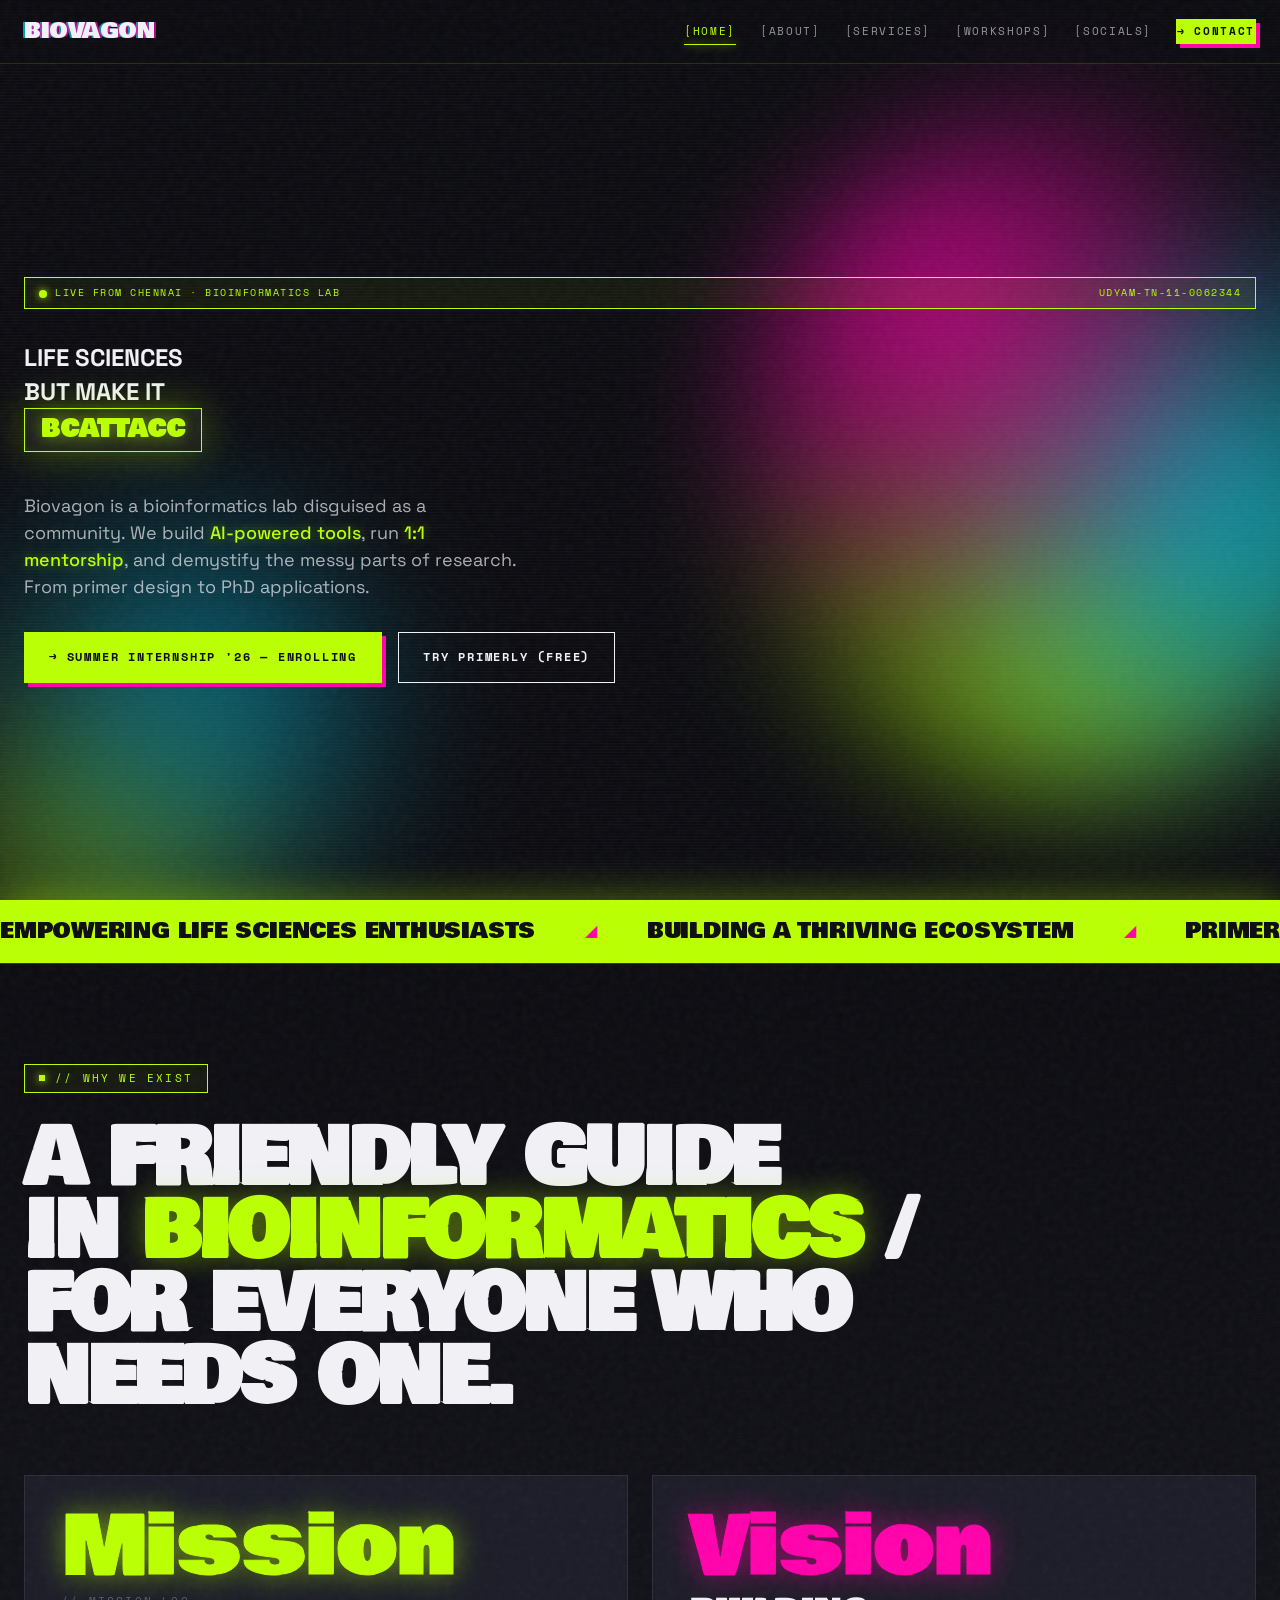
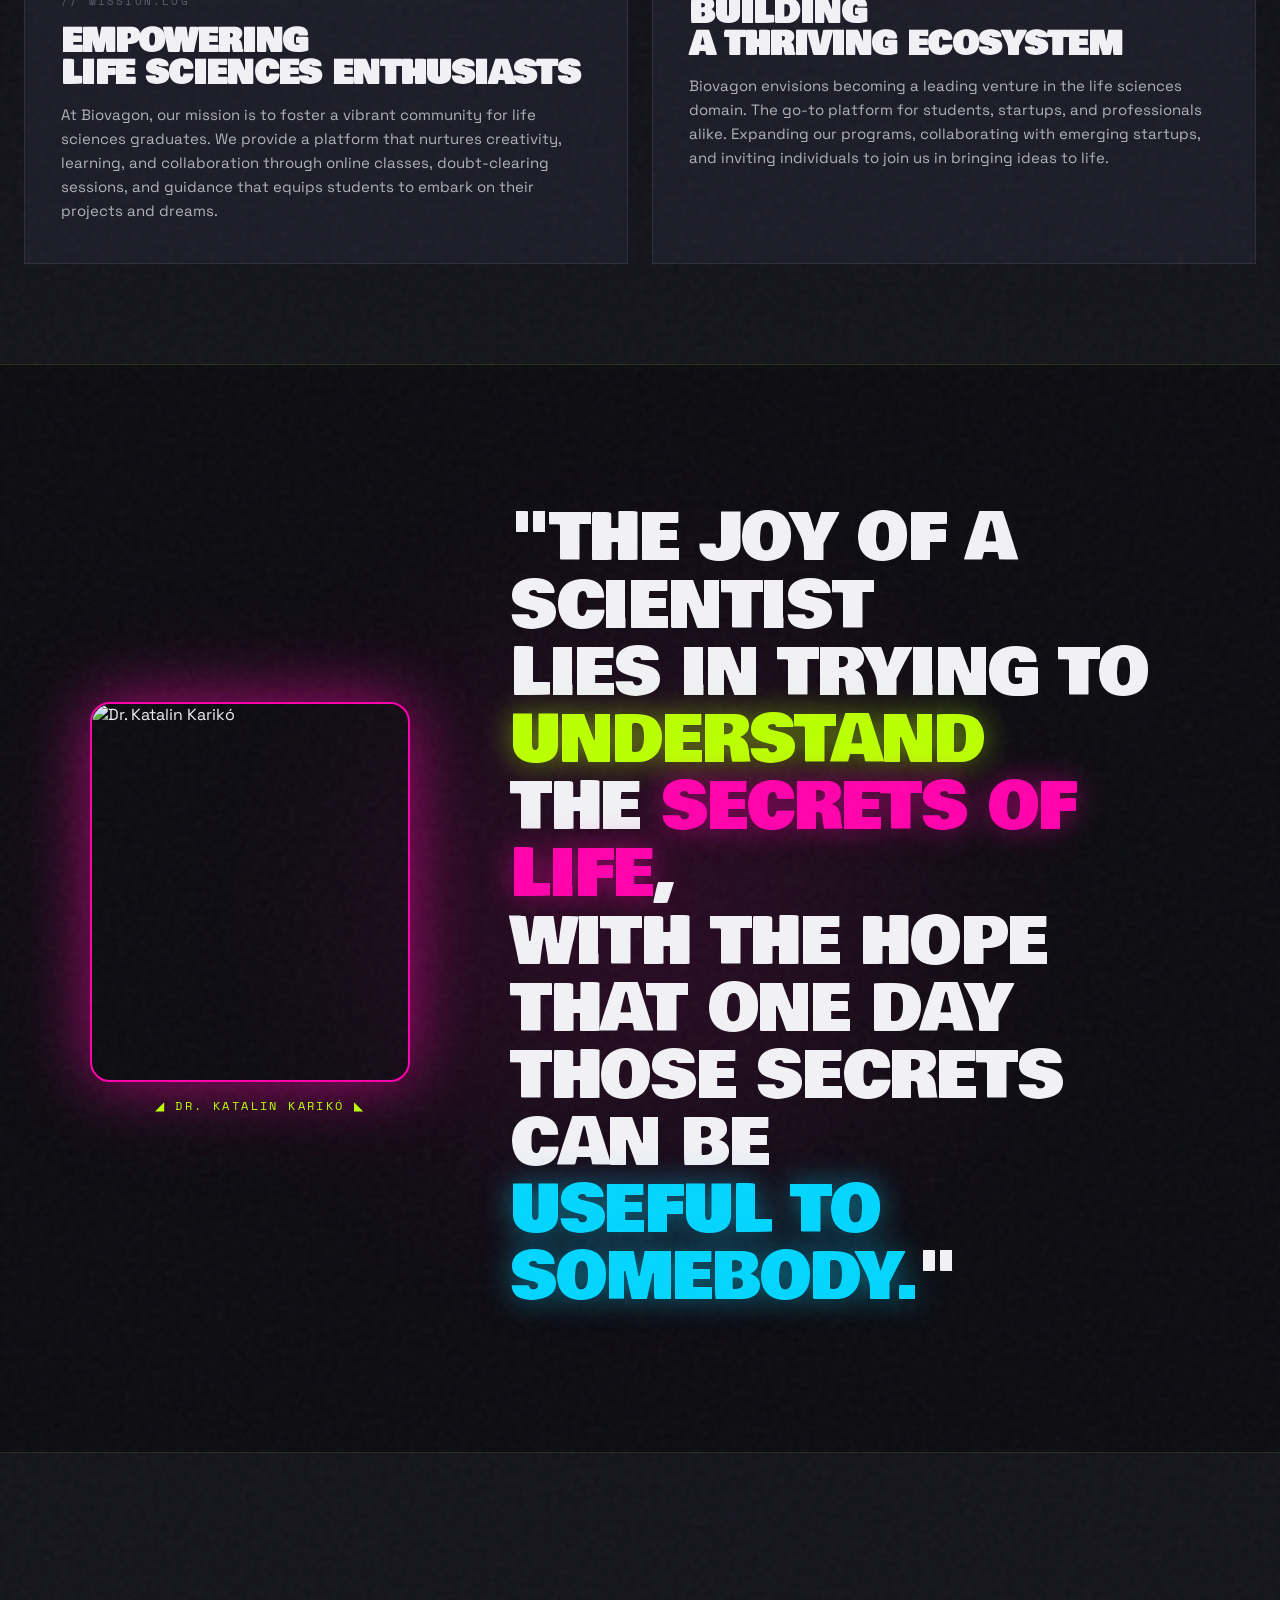
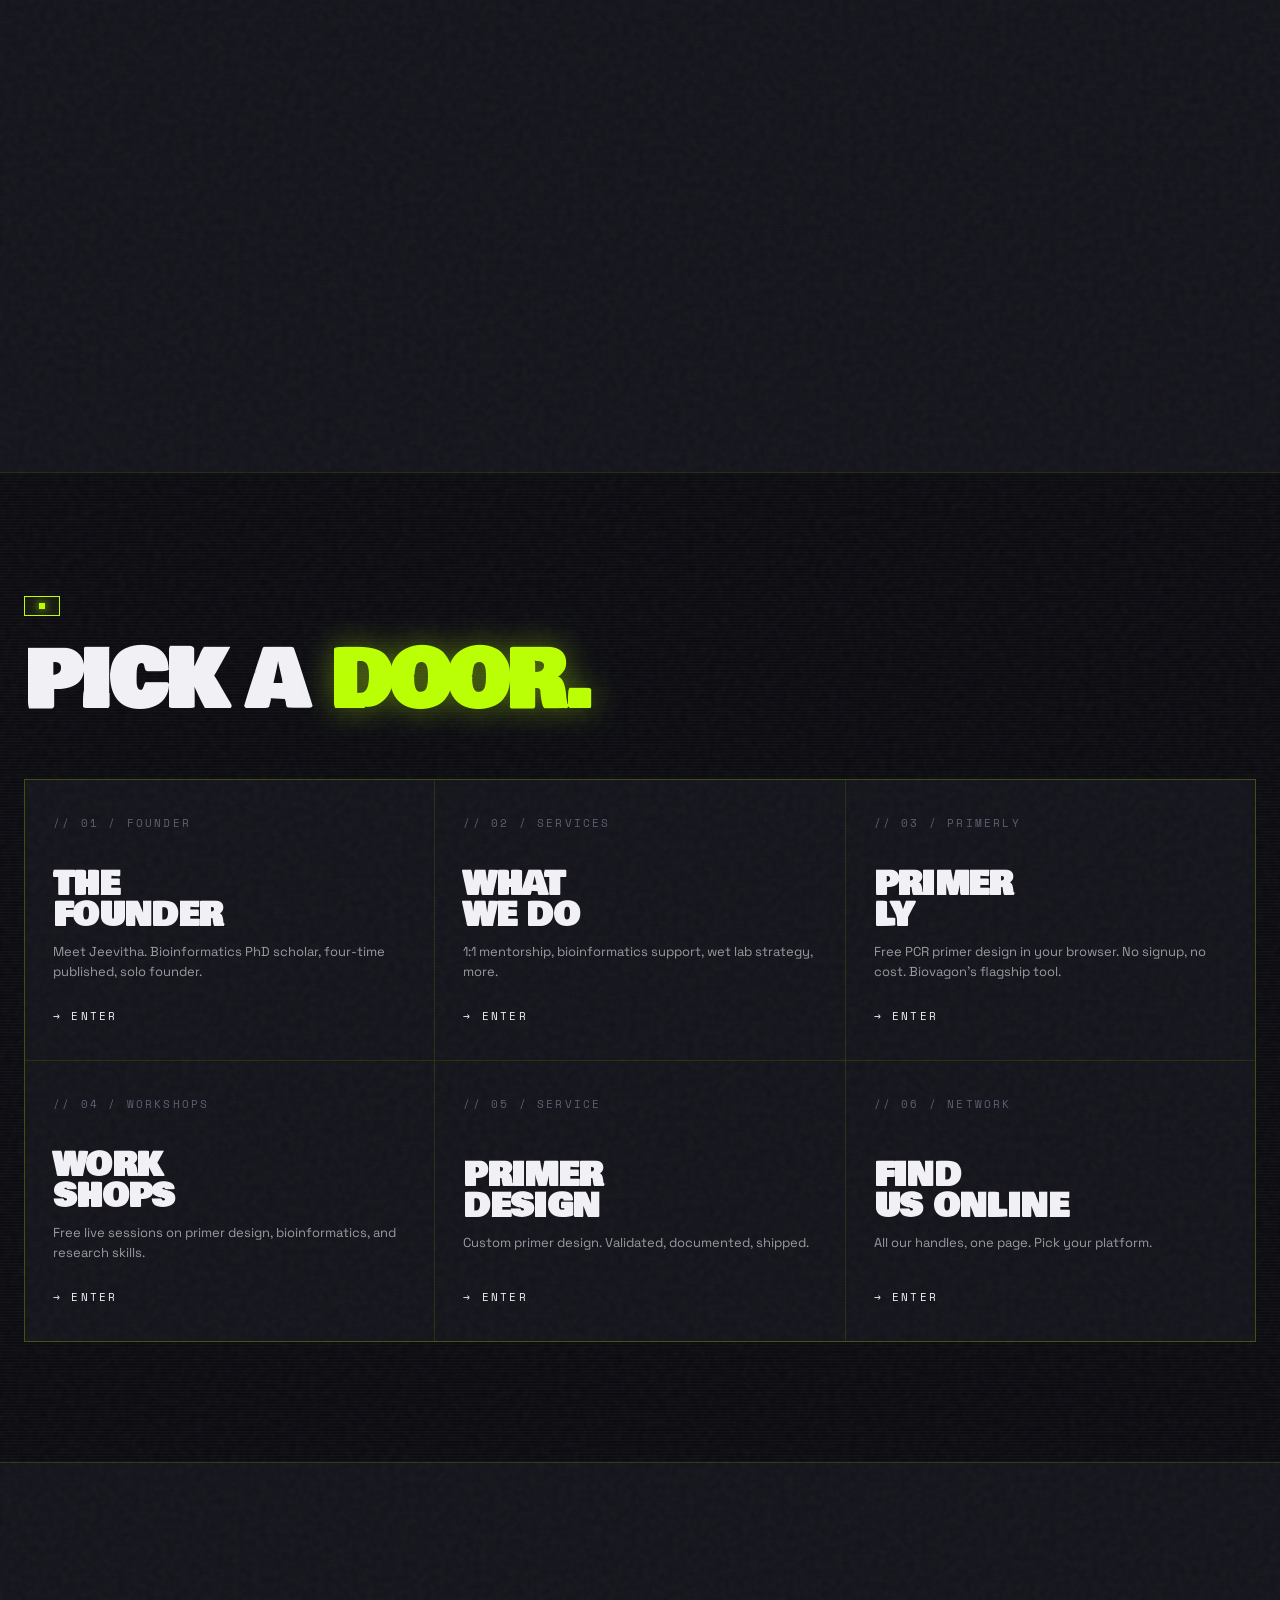
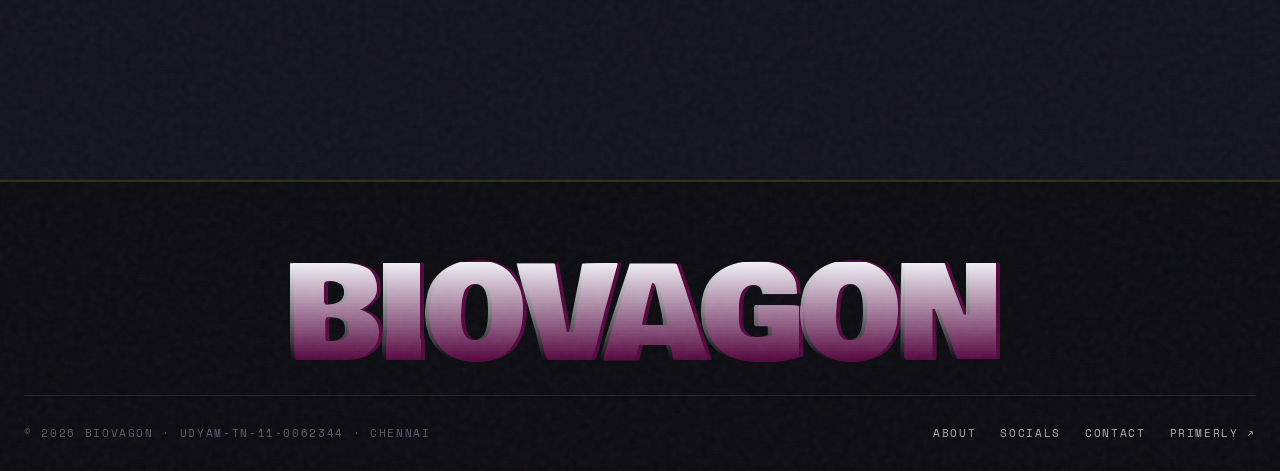
==== index.html @ 4900e75d "Add files via upload" ====
<!DOCTYPE html>
<html lang="en">
<head>
<meta charset="UTF-8" />

  <meta name="description" content="Biovagon builds bioinformatics tools, runs workshops, and offers 1:1 mentorship for life sciences students and researchers. Based in Chennai." />
  <meta property="og:title" content="Biovagon — Life Sciences, But Louder" />
  <meta property="og:description" content="Biovagon builds bioinformatics tools, runs workshops, and offers 1:1 mentorship for life sciences students and researchers. Based in Chennai." />
  <meta property="og:type" content="website" />
  <meta property="og:site_name" content="Biovagon" />
  <meta name="twitter:card" content="summary_large_image" />
  <meta name="twitter:title" content="Biovagon — Life Sciences, But Louder" />
  <meta name="twitter:description" content="Biovagon builds bioinformatics tools, runs workshops, and offers 1:1 mentorship for life sciences students and researchers. Based in Chennai." />
  <meta name="viewport" content="width=device-width, initial-scale=1.0" />
<title>BIOVAGON // life sciences, but louder</title>
<link rel="stylesheet" href="shared.css" />
<link rel="preconnect" href="https://fonts.googleapis.com" />
<link rel="preconnect" href="https://fonts.gstatic.com" crossorigin />
<link href="https://fonts.googleapis.com/css2?family=Space+Grotesk:wght@300;400;500;700&family=Space+Mono:wght@400;700&family=Bowlby+One&display=swap" rel="stylesheet" />
<script src="image-slot.js"></script>
  <script src="https://unpkg.com/react@18.3.1/umd/react.development.js" integrity="sha384-hD6/rw4ppMLGNu3tX5cjIb+uRZ7UkRJ6BPkLpg4hAu/6onKUg4lLsHAs9EBPT82L" crossorigin="anonymous"></script>
  <script src="https://unpkg.com/react-dom@18.3.1/umd/react-dom.development.js" integrity="sha384-u6aeetuaXnQ38mYT8rp6sbXaQe3NL9t+IBXmnYxwkUI2Hw4bsp2Wvmx4yRQF1uAm" crossorigin="anonymous"></script>
  <script src="https://unpkg.com/@babel/standalone@7.29.0/babel.min.js" integrity="sha384-m08KidiNqLdpJqLq95G/LEi8Qvjl/xUYll3QILypMoQ65QorJ9Lvtp2RXYGBFj1y" crossorigin="anonymous"></script>
<style>
  :root {
    --void: #0a0a0f;
    --void-2: #12121a;
    --void-3: #1a1a26;
    --acid: #b9ff00;
    --acid-glow: #d4ff4a;
    --magenta: #ff00aa;
    --magenta-glow: #ff4dc4;
    --electric: #00d4ff;
    --electric-glow: #4de8ff;
    --bone: #f0f0f5;
    --grey: #5a5a6e;
  }

  * { box-sizing: border-box; margin: 0; padding: 0; }
  html { scroll-behavior: smooth; }

  body {
    background: var(--void);
    color: var(--bone);
    font-family: 'Space Grotesk', sans-serif;
    line-height: 1.4;
    overflow-x: hidden;
    -webkit-font-smoothing: antialiased;
    cursor: default;
  }

  /* ─── CRT SCANLINES ─── */
  body::before {
    content: '';
    position: fixed; inset: 0;
    background-image: repeating-linear-gradient(
      0deg,
      rgba(255, 255, 255, 0.02) 0px,
      rgba(255, 255, 255, 0.02) 1px,
      transparent 1px,
      transparent 3px
    );
    pointer-events: none;
    z-index: 999;
    mix-blend-mode: overlay;
  }

  /* ─── NOISE ─── */
  body::after {
    content: '';
    position: fixed; inset: 0;
    background-image: url("data:image/svg+xml,%3Csvg viewBox='0 0 200 200' xmlns='http://www.w3.org/2000/svg'%3E%3Cfilter id='n'%3E%3CfeTurbulence type='fractalNoise' baseFrequency='0.9' numOctaves='3'/%3E%3C/filter%3E%3Crect width='100%25' height='100%25' filter='url(%23n)' opacity='0.6'/%3E%3C/svg%3E");
    opacity: 0.08;
    pointer-events: none;
    z-index: 998;
    mix-blend-mode: screen;
  }

  .mono { font-family: 'Space Mono', monospace; }
  .display { font-family: 'Bowlby One', sans-serif; }

  /* ─── CURSOR FOLLOWER ─── */
  .cursor-glow {
    position: fixed;
    width: 400px; height: 400px;
    background: radial-gradient(circle, rgba(185, 255, 0, 0.15) 0%, transparent 70%);
    pointer-events: none;
    z-index: 1;
    transform: translate(-50%, -50%);
    transition: opacity 0.3s;
    opacity: 0;
  }
  body:hover .cursor-glow { opacity: 1; }

  /* ─── NAV ─── */
  nav {
    position: fixed; top: 0; left: 0; right: 0;
    padding: 16px 24px;
    display: flex; justify-content: space-between; align-items: center;
    background: rgba(10, 10, 15, 0.7);
    backdrop-filter: blur(20px) saturate(180%);
    -webkit-backdrop-filter: blur(20px) saturate(180%);
    border-bottom: 1px solid rgba(185, 255, 0, 0.15);
    z-index: 100;
  }
  .logo {
    font-family: 'Bowlby One', sans-serif;
    font-size: 22px;
    color: var(--bone);
    text-decoration: none;
    letter-spacing: -0.02em;
    text-transform: uppercase;
    position: relative;
    transition: color 0.2s;
  }
  .logo::before {
    content: 'BIOVAGON';
    position: absolute; left: 0; top: 0;
    color: var(--magenta);
    z-index: -1;
    transform: translate(2px, 0);
    opacity: 0.7;
  }
  .logo::after {
    content: 'BIOVAGON';
    position: absolute; left: 0; top: 0;
    color: var(--electric);
    z-index: -2;
    transform: translate(-2px, 0);
    opacity: 0.7;
  }
  .nav-links {
    display: flex; gap: 24px; align-items: center;
    font-family: 'Space Mono', monospace;
    font-size: 11px;
    text-transform: uppercase;
    letter-spacing: 0.15em;
  }
  .nav-links a {
    color: var(--bone);
    text-decoration: none;
    opacity: 0.6;
    transition: all 0.2s;
    position: relative;
    padding: 4px 0;
  }
  .nav-links a:hover {
    opacity: 1;
    color: var(--acid);
    text-shadow: 0 0 12px rgba(185, 255, 0, 0.6);
  }
  .nav-links a.active {
    opacity: 1;
    color: var(--acid);
  }
  .nav-links a.active::after {
    content: '';
    position: absolute;
    left: 0; right: 0; bottom: -2px;
    height: 1px;
    background: var(--acid);
    box-shadow: 0 0 8px var(--acid);
  }
  .nav-cta {
    background: var(--acid);
    color: var(--void) !important;
    padding: 8px 16px;
    border-radius: 0;
    font-weight: 700;
    border: 1px solid var(--acid);
    box-shadow: 4px 4px 0 var(--magenta);
    transition: all 0.15s;
    opacity: 1 !important;
  }
  .nav-cta:hover {
    transform: translate(-2px, -2px);
    box-shadow: 6px 6px 0 var(--magenta);
    text-shadow: none !important;
  }

  /* ─── NAV DROPDOWN ─── */
  .nav-dropdown { position: relative; display: flex; align-items: center; }
  .nav-dropdown-menu {
    position: absolute;
    top: calc(100% + 12px); left: 50%;
    transform: translateX(-50%) translateY(-6px);
    background: rgba(10,10,15,0.97);
    border: 1px solid rgba(185,255,0,0.2);
    backdrop-filter: blur(20px); -webkit-backdrop-filter: blur(20px);
    box-shadow: 0 8px 32px rgba(0,0,0,0.7), 0 0 20px rgba(185,255,0,0.06);
    min-width: 170px;
    display: flex; flex-direction: column;
    opacity: 0; pointer-events: none;
    transition: opacity 0.18s, transform 0.18s;
    z-index: 200;
  }
  .nav-dropdown:hover .nav-dropdown-menu { opacity: 1; pointer-events: all; transform: translateX(-50%) translateY(0); }
  .nav-dropdown-menu::before {
    content: ''; position: absolute; top: -5px; left: 50%; transform: translateX(-50%);
    width: 0; height: 0;
    border-left: 5px solid transparent; border-right: 5px solid transparent;
    border-bottom: 5px solid rgba(185,255,0,0.3);
  }
  .nav-dropdown-menu a {
    padding: 10px 16px;
    font-family: 'Space Mono', monospace; font-size: 10px;
    text-transform: uppercase; letter-spacing: 0.15em;
    color: var(--bone); opacity: 0.65;
    transition: all 0.15s;
    border-bottom: 1px solid rgba(185,255,0,0.07);
    white-space: nowrap; text-decoration: none; display: block;
  }
  .nav-dropdown-menu a:last-child { border-bottom: none; }
  .nav-dropdown-menu a:hover { opacity: 1; color: var(--acid); background: rgba(185,255,0,0.05); text-shadow: 0 0 10px rgba(185,255,0,0.5); }

  .menu-btn {
    display: none;
    background: var(--acid);
    color: var(--void);
    border: none;
    padding: 8px 14px;
    font-family: 'Space Mono', monospace;
    font-size: 11px;
    font-weight: 700;
    text-transform: uppercase;
    cursor: pointer;
    letter-spacing: 0.1em;
  }

  /* ─── HERO ─── */
  #home {
    min-height: 100vh;
    padding: 120px 24px 60px;
    position: relative;
    display: flex; align-items: center;
    overflow: hidden;
  }

  /* gradient mesh blob */
  .mesh-blob {
    position: absolute;
    width: 700px; height: 700px;
    top: 50%; right: -150px;
    transform: translateY(-50%);
    border-radius: 50%;
    background: 
      radial-gradient(circle at 30% 30%, var(--magenta) 0%, transparent 50%),
      radial-gradient(circle at 70% 60%, var(--electric) 0%, transparent 50%),
      radial-gradient(circle at 50% 80%, var(--acid) 0%, transparent 60%);
    filter: blur(60px);
    opacity: 0.7;
    animation: meshSpin 20s linear infinite, meshPulse 8s ease-in-out infinite;
    z-index: 0;
  }
  @keyframes meshSpin {
    from { transform: translateY(-50%) rotate(0deg); }
    to { transform: translateY(-50%) rotate(360deg); }
  }
  @keyframes meshPulse {
    0%, 100% { filter: blur(60px); opacity: 0.7; }
    50% { filter: blur(80px); opacity: 0.85; }
  }

  /* secondary blob */
  .mesh-blob-2 {
    position: absolute;
    width: 500px; height: 500px;
    bottom: -100px; left: -100px;
    border-radius: 50%;
    background:
      radial-gradient(circle at 60% 40%, var(--electric) 0%, transparent 60%),
      radial-gradient(circle at 40% 70%, var(--acid) 0%, transparent 50%);
    filter: blur(70px);
    opacity: 0.5;
    animation: meshSpin 30s linear infinite reverse;
    z-index: 0;
  }

  .hero-inner {
    max-width: 1280px; margin: 0 auto; width: 100%;
    position: relative; z-index: 2;
  }

  /* ticker bar at top of hero */
  .status-bar {
    display: flex; justify-content: space-between; align-items: center;
    padding: 8px 14px;
    border: 1px solid var(--acid);
    background: rgba(185, 255, 0, 0.05);
    margin-bottom: 32px;
    font-family: 'Space Mono', monospace;
    font-size: 10px;
    text-transform: uppercase;
    letter-spacing: 0.15em;
    color: var(--acid);
    flex-wrap: wrap;
    gap: 12px;
  }
  .status-bar .dot {
    width: 8px; height: 8px;
    background: var(--acid);
    border-radius: 50%;
    box-shadow: 0 0 8px var(--acid);
    animation: blink 1.2s ease-in-out infinite;
    display: inline-block;
    margin-right: 8px;
    vertical-align: middle;
  }
  @keyframes blink {
    0%, 100% { opacity: 1; }
    50% { opacity: 0.3; }
  }

  /* MEGA HEADLINE */
  .hero h1 {
    font-family: 'Bowlby One', sans-serif;
    font-size: clamp(56px, 14vw, 220px);
    line-height: 0.85;
    letter-spacing: -0.04em;
    text-transform: uppercase;
    margin-bottom: 30px;
    position: relative;
    color: var(--bone);
  }

  /* glitch effect on headline */
  .glitch {
    position: relative;
    display: inline-block;
  }
  .glitch::before, .glitch::after {
    content: attr(data-text);
    position: absolute;
    top: 0; left: 0;
    width: 100%; height: 100%;
  }
  .glitch::before {
    color: var(--magenta);
    z-index: -1;
    animation: glitchAnim 4s infinite;
    mix-blend-mode: screen;
  }
  .glitch::after {
    color: var(--electric);
    z-index: -2;
    animation: glitchAnim 4s infinite reverse;
    mix-blend-mode: screen;
  }
  @keyframes glitchAnim {
    0%, 90%, 100% { transform: translate(0, 0); }
    92% { transform: translate(-3px, 0); }
    94% { transform: translate(3px, 0); }
    96% { transform: translate(-2px, 0); }
  }

  /* outline word */
  .outline {
    -webkit-text-stroke: 2px var(--bone);
    color: transparent;
    transition: all 0.3s;
  }
  .outline:hover {
    -webkit-text-stroke: 2px var(--acid);
    color: var(--acid);
    text-shadow: 0 0 30px rgba(185, 255, 0, 0.5);
  }

  /* highlighted word */
  .highlight {
    color: var(--acid);
    text-shadow: 0 0 30px rgba(185, 255, 0, 0.6);
    position: relative;
  }
  .highlight-mag {
    color: var(--magenta);
    text-shadow: 0 0 30px rgba(255, 0, 170, 0.6);
  }

  /* DNA DECODER (signature moment) */
  .decoder {
    display: inline-block;
    background: var(--void-2);
    border: 1px solid var(--acid);
    padding: 4px 16px;
    font-family: 'Bowlby One', sans-serif;
    color: var(--acid);
    text-shadow: 0 0 20px rgba(185, 255, 0, 0.7);
    box-shadow: 0 0 40px rgba(185, 255, 0, 0.3), inset 0 0 20px rgba(185, 255, 0, 0.1);
    cursor: pointer;
  }

  .hero-bottom {
    display: grid;
    grid-template-columns: 1.1fr 1fr;
    gap: 60px;
    align-items: end;
    margin-top: 40px;
  }
  .hero-bottom p {
    font-size: 18px;
    color: rgba(240, 240, 245, 0.7);
    max-width: 500px;
    line-height: 1.5;
  }
  .hero-bottom p strong {
    color: var(--acid);
    font-weight: 500;
    text-shadow: 0 0 12px rgba(185, 255, 0, 0.4);
  }

  /* sequence terminal */
  .sequence-term {
    background: var(--void-2);
    border: 1px solid rgba(185, 255, 0, 0.3);
    padding: 18px;
    font-family: 'Space Mono', monospace;
    font-size: 11px;
    line-height: 1.7;
    color: var(--acid);
    box-shadow: 0 0 40px rgba(185, 255, 0, 0.1), inset 0 0 30px rgba(0, 0, 0, 0.5);
    overflow: hidden;
  }
  .sequence-term .term-header {
    display: flex; justify-content: space-between;
    color: var(--grey);
    font-size: 9px;
    text-transform: uppercase;
    letter-spacing: 0.15em;
    margin-bottom: 12px;
    padding-bottom: 8px;
    border-bottom: 1px solid rgba(185, 255, 0, 0.15);
  }
  .sequence-term .term-line {
    word-break: break-all;
    margin-bottom: 4px;
  }
  .nuc-A { color: var(--acid); }
  .nuc-T { color: var(--magenta); }
  .nuc-G { color: var(--electric); }
  .nuc-C { color: var(--bone); }

  /* CTA buttons */
  .hero-cta { display: flex; gap: 16px; flex-wrap: wrap; margin-top: 32px; }

  .btn {
    font-family: 'Space Mono', monospace;
    font-size: 12px;
    font-weight: 700;
    padding: 16px 24px;
    text-transform: uppercase;
    letter-spacing: 0.15em;
    border: 1px solid currentColor;
    background: transparent;
    color: var(--bone);
    cursor: pointer;
    text-decoration: none;
    display: inline-flex;
    align-items: center;
    gap: 10px;
    transition: all 0.15s;
    position: relative;
  }
  .btn:hover {
    background: var(--bone);
    color: var(--void);
    box-shadow: 0 0 30px rgba(240, 240, 245, 0.4);
  }
  .btn-acid {
    background: var(--acid);
    color: var(--void);
    border-color: var(--acid);
    box-shadow: 4px 4px 0 var(--magenta);
  }
  .btn-acid:hover {
    transform: translate(-2px, -2px);
    box-shadow: 6px 6px 0 var(--magenta);
    background: var(--acid);
    color: var(--void);
  }
  .btn-mag {
    background: var(--magenta);
    color: var(--bone);
    border-color: var(--magenta);
    box-shadow: 4px 4px 0 var(--electric);
  }
  .btn-mag:hover {
    transform: translate(-2px, -2px);
    box-shadow: 6px 6px 0 var(--electric);
    background: var(--magenta);
    color: var(--bone);
  }

  /* ─── MARQUEE ─── */
  .marquee {
    overflow: hidden;
    background: var(--acid);
    color: var(--void);
    padding: 14px 0;
    border-top: 2px solid var(--acid);
    border-bottom: 2px solid var(--acid);
    position: relative;
    z-index: 2;
    box-shadow: 0 0 40px rgba(185, 255, 0, 0.4);
  }
  .marquee-track {
    display: flex; gap: 50px;
    white-space: nowrap;
    animation: scroll 25s linear infinite;
    width: max-content;
    font-family: 'Bowlby One', sans-serif;
    font-size: 22px;
    text-transform: uppercase;
    letter-spacing: -0.01em;
  }
  .marquee-track span { display: flex; align-items: center; gap: 50px; }
  .marquee-track span::after {
    content: '◢';
    color: var(--magenta);
    font-size: 16px;
  }
  @keyframes scroll {
    from { transform: translateX(0); }
    to { transform: translateX(-50%); }
  }

  /* ─── SECTIONS ─── */
  section {
    padding: 100px 24px;
    position: relative;
    z-index: 2;
  }
  .container { max-width: 1280px; margin: 0 auto; position: relative; }

  .section-tag {
    display: inline-flex; align-items: center; gap: 10px;
    font-family: 'Space Mono', monospace;
    font-size: 11px;
    text-transform: uppercase;
    letter-spacing: 0.2em;
    color: var(--acid);
    margin-bottom: 30px;
    padding: 6px 14px;
    border: 1px solid var(--acid);
    background: rgba(185, 255, 0, 0.05);
  }
  .section-tag::before {
    content: '';
    width: 6px; height: 6px;
    background: var(--acid);
    box-shadow: 0 0 8px var(--acid);
    animation: blink 1.2s infinite;
  }

  /* ─── MISSION/VISION SECTION ─── */
  #mv {
    background: linear-gradient(180deg, var(--void) 0%, var(--void-2) 100%);
    border-top: 1px solid rgba(185, 255, 0, 0.15);
    border-bottom: 1px solid rgba(185, 255, 0, 0.15);
  }
  .mv-h {
    font-family: 'Bowlby One', sans-serif;
    font-size: clamp(40px, 6vw, 90px);
    line-height: 0.95;
    letter-spacing: -0.03em;
    text-transform: uppercase;
    margin-bottom: 60px;
    max-width: 1000px;
  }

  .mv-grid {
    display: grid;
    grid-template-columns: 1fr 1fr;
    gap: 24px;
  }
  .mv-card {
    background: var(--void-3);
    border: 1px solid rgba(255, 255, 255, 0.08);
    padding: 40px 36px;
    position: relative;
    transition: all 0.3s;
    overflow: hidden;
  }
  .mv-card::before {
    content: '';
    position: absolute;
    top: 0; left: -100%;
    width: 100%; height: 2px;
    background: linear-gradient(90deg, transparent, var(--acid), transparent);
    transition: left 0.6s;
  }
  .mv-card:hover::before { left: 100%; }
  .mv-card:hover {
    border-color: var(--acid);
    box-shadow: 0 0 40px rgba(185, 255, 0, 0.2);
    transform: translateY(-4px);
  }
  .mv-card.mag:hover {
    border-color: var(--magenta);
    box-shadow: 0 0 40px rgba(255, 0, 170, 0.25);
  }
  .mv-card.mag::before {
    background: linear-gradient(90deg, transparent, var(--magenta), transparent);
  }

  .mv-num {
    font-family: 'Bowlby One', sans-serif;
    font-size: 80px;
    line-height: 0.8;
    color: var(--acid);
    text-shadow: 0 0 30px rgba(185, 255, 0, 0.5);
    margin-bottom: 14px;
    -webkit-text-stroke: 1px var(--acid);
  }
  .mv-card.mag .mv-num {
    color: var(--magenta);
    text-shadow: 0 0 30px rgba(255, 0, 170, 0.5);
    -webkit-text-stroke: 1px var(--magenta);
  }
  .mv-tag {
    font-family: 'Space Mono', monospace;
    font-size: 11px;
    text-transform: uppercase;
    letter-spacing: 0.2em;
    color: var(--grey);
    margin-bottom: 16px;
  }
  .mv-card h3 {
    font-family: 'Bowlby One', sans-serif;
    font-size: 32px;
    margin-bottom: 14px;
    line-height: 1;
    letter-spacing: -0.02em;
    text-transform: uppercase;
    color: var(--bone);
  }
  .mv-card p {
    font-size: 15px;
    line-height: 1.6;
    color: rgba(240, 240, 245, 0.7);
  }

  /* ─── QUOTE / RAVE ─── */
  #quote {
    background: var(--void);
    padding: 140px 24px;
    position: relative;
    overflow: hidden;
  }
  #quote::before {
    content: '';
    position: absolute;
    top: 50%; left: 50%;
    transform: translate(-50%, -50%);
    width: 800px; height: 800px;
    border-radius: 50%;
    background: radial-gradient(circle, var(--magenta) 0%, transparent 70%);
    opacity: 0.15;
    filter: blur(80px);
    animation: pulse-bg 4s ease-in-out infinite;
  }
  @keyframes pulse-bg {
    0%, 100% { transform: translate(-50%, -50%) scale(1); opacity: 0.15; }
    50% { transform: translate(-50%, -50%) scale(1.1); opacity: 0.25; }
  }
  #quote .container { max-width: 1100px; position: relative; z-index: 2; }

  .quote-text {
    font-family: 'Bowlby One', sans-serif;
    font-size: clamp(28px, 5vw, 72px);
    line-height: 1.05;
    letter-spacing: -0.02em;
    margin-bottom: 50px;
    text-transform: uppercase;
  }
  .quote-text .hl-acid {
    color: var(--acid);
    text-shadow: 0 0 30px rgba(185, 255, 0, 0.5);
  }
  .quote-text .hl-mag {
    color: var(--magenta);
    text-shadow: 0 0 30px rgba(255, 0, 170, 0.5);
  }
  .quote-text .hl-elec {
    color: var(--electric);
    text-shadow: 0 0 30px rgba(0, 212, 255, 0.5);
  }
  .quote-inner {
    display: grid;
    grid-template-columns: 340px 1fr;
    gap: 80px;
    align-items: center;
    text-align: left;
  }
  .quote-portrait-wrap {
    position: relative;
    flex-shrink: 0;
  }
  .quote-portrait {
    width: 320px;
    height: 380px;
    border-radius: 20px;
    overflow: hidden;
    border: 2px solid var(--magenta);
    box-shadow: 0 0 60px rgba(255, 0, 170, 0.5), 0 0 120px rgba(255, 0, 170, 0.2);
  }
  .quote-right {
    display: flex;
    flex-direction: column;
    gap: 28px;
  }
  .quote-attr-wrap {
    display: flex;
    align-items: center;
    gap: 14px;
  }
  .quote-attr {
    font-family: 'Space Mono', monospace;
    font-size: 12px;
    text-transform: uppercase;
    letter-spacing: 0.2em;
    color: var(--acid);
  }
  .quote-attr::before { content: '◢ '; }
  .quote-attr::after { content: ' ◣'; }
  @media (max-width: 900px) {
    .quote-inner {
      grid-template-columns: 1fr;
      text-align: center;
    }
    .quote-portrait { width: 180px; height: 220px; border-radius: 14px; margin: 0 auto; }
    .quote-attr-wrap { justify-content: center; }
  }

  /* ─── EXPLORE TILES ─── */
  #explore {
    padding: 120px 24px;
  }
  .explore-h {
    font-family: 'Bowlby One', sans-serif;
    font-size: clamp(40px, 6vw, 90px);
    line-height: 0.95;
    letter-spacing: -0.03em;
    text-transform: uppercase;
    margin-bottom: 60px;
  }
  .explore-h em {
    color: var(--acid);
    font-style: normal;
    text-shadow: 0 0 30px rgba(185, 255, 0, 0.4);
  }

  .tile-grid {
    display: grid;
    grid-template-columns: repeat(3, 1fr);
    gap: 1px;
    background: rgba(185, 255, 0, 0.15);
    border: 1px solid rgba(185, 255, 0, 0.15);
  }
  .tile {
    background: var(--void-2);
    padding: 36px 28px;
    text-decoration: none;
    color: var(--bone);
    transition: all 0.3s;
    display: flex; flex-direction: column;
    min-height: 280px;
    justify-content: space-between;
    position: relative;
    overflow: hidden;
  }
  .tile:hover {
    background: var(--void-3);
  }
  .tile::after {
    content: '';
    position: absolute;
    top: 0; left: 0;
    width: 100%; height: 2px;
    background: var(--acid);
    transform: scaleX(0);
    transform-origin: left;
    transition: transform 0.4s ease;
    box-shadow: 0 0 12px var(--acid);
  }
  .tile:hover::after { transform: scaleX(1); }
  .tile.mag::after { background: var(--magenta); box-shadow: 0 0 12px var(--magenta); }
  .tile.elec::after { background: var(--electric); box-shadow: 0 0 12px var(--electric); }

  .tile-num {
    font-family: 'Space Mono', monospace;
    font-size: 11px;
    text-transform: uppercase;
    letter-spacing: 0.2em;
    color: var(--grey);
    margin-bottom: 30px;
  }
  .tile h3 {
    font-family: 'Bowlby One', sans-serif;
    font-size: 32px;
    line-height: 0.95;
    letter-spacing: -0.02em;
    text-transform: uppercase;
    margin-bottom: 12px;
    transition: color 0.3s;
  }
  .tile:hover h3 { color: var(--acid); }
  .tile.mag:hover h3 { color: var(--magenta); }
  .tile.elec:hover h3 { color: var(--electric); }
  .tile p {
    font-size: 13px;
    color: rgba(240, 240, 245, 0.6);
    margin-bottom: 20px;
    line-height: 1.5;
  }
  .tile-arrow {
    align-self: flex-start;
    font-family: 'Space Mono', monospace;
    font-size: 11px;
    text-transform: uppercase;
    letter-spacing: 0.2em;
    color: var(--bone);
    transition: all 0.3s;
    display: inline-flex; align-items: center; gap: 8px;
  }
  .tile:hover .tile-arrow {
    color: var(--acid);
    gap: 14px;
  }
  .tile.mag:hover .tile-arrow { color: var(--magenta); }
  .tile.elec:hover .tile-arrow { color: var(--electric); }

  /* ─── UDYAM ─── */
  #udyam {
    background: var(--void-2);
    padding: 80px 24px;
    text-align: center;
    border-top: 1px solid rgba(185, 255, 0, 0.15);
    border-bottom: 1px solid rgba(185, 255, 0, 0.15);
  }
  .udyam-card {
    display: inline-block;
    background: var(--void);
    border: 1px solid var(--acid);
    padding: 28px 50px;
    box-shadow: 0 0 60px rgba(185, 255, 0, 0.15), inset 0 0 30px rgba(185, 255, 0, 0.05);
    position: relative;
  }
  .udyam-card::before, .udyam-card::after {
    content: '';
    position: absolute;
    width: 16px; height: 16px;
    border: 2px solid var(--acid);
  }
  .udyam-card::before { top: -1px; left: -1px; border-right: 0; border-bottom: 0; }
  .udyam-card::after { bottom: -1px; right: -1px; border-left: 0; border-top: 0; }
  .udyam-flag {
    font-family: 'Bowlby One', sans-serif;
    font-size: 14px;
    color: var(--magenta);
    margin-bottom: 8px;
    text-transform: uppercase;
    letter-spacing: 0.15em;
  }
  .udyam-id {
    font-family: 'Bowlby One', sans-serif;
    font-size: clamp(24px, 3vw, 38px);
    color: var(--acid);
    letter-spacing: 0.05em;
    text-shadow: 0 0 20px rgba(185, 255, 0, 0.5);
    margin-bottom: 4px;
  }
  .udyam-sub {
    font-family: 'Space Mono', monospace;
    font-size: 10px;
    text-transform: uppercase;
    letter-spacing: 0.2em;
    color: var(--grey);
  }

  /* ─── FOOTER ─── */
  footer {
    background: var(--void);
    padding: 80px 24px 30px;
    position: relative;
    z-index: 2;
    border-top: 1px solid rgba(185, 255, 0, 0.15);
  }
  .footer-mega {
    font-family: 'Bowlby One', sans-serif;
    font-size: clamp(60px, 10vw, 160px);
    line-height: 0.85;
    letter-spacing: -0.04em;
    text-align: center;
    margin-bottom: 24px;
    text-transform: uppercase;
    background: linear-gradient(180deg, var(--bone) 0%, transparent 90%);
    -webkit-background-clip: text;
    -webkit-text-fill-color: transparent;
    background-clip: text;
    position: relative;
  }
  .footer-mega::before {
    content: 'BIOVAGON';
    position: absolute; left: 0; top: 0;
    width: 100%;
    color: var(--magenta);
    -webkit-text-fill-color: var(--magenta);
    z-index: -1;
    transform: translate(4px, 0);
    opacity: 0.3;
  }
  .footer-tagline {
    text-align: center;
    font-family: 'Space Mono', monospace;
    font-size: 12px;
    text-transform: uppercase;
    letter-spacing: 0.2em;
    color: var(--grey);
    margin-bottom: 60px;
  }
  .footer-tagline span { color: var(--acid); }
  .footer-bottom {
    max-width: 1280px; margin: 0 auto;
    padding-top: 30px;
    border-top: 1px solid rgba(255, 255, 255, 0.1);
    display: flex; justify-content: space-between; align-items: center;
    flex-wrap: wrap; gap: 16px;
    font-family: 'Space Mono', monospace;
    font-size: 11px;
    text-transform: uppercase;
    letter-spacing: 0.15em;
    color: var(--grey);
  }
  .footer-bottom a {
    color: var(--bone);
    text-decoration: none;
    opacity: 0.7;
    transition: all 0.2s;
  }
  .footer-bottom a:hover {
    opacity: 1;
    color: var(--acid);
    text-shadow: 0 0 8px var(--acid);
  }
  .footer-bottom .links { display: flex; gap: 24px; flex-wrap: wrap; }

  /* ─── REVEAL ─── */
  .reveal {
    opacity: 0;
    transform: translateY(40px);
    transition: opacity 0.8s ease, transform 0.8s ease;
  }
  .reveal.in { opacity: 1; transform: translateY(0); }

  /* ─── RESPONSIVE ─── */
  @media (max-width: 900px) {
    nav { padding: 12px 16px; }
    .nav-links { display: none; }
    .nav-links.open {
      display: flex; flex-direction: column;
      position: absolute; top: 100%; left: 0; right: 0;
      background: var(--void);
      padding: 22px;
      border-bottom: 1px solid var(--acid);
      gap: 14px;
    }
    .menu-btn { display: block; }

    section { padding: 70px 18px; }
    #home { padding: 100px 18px 60px; }
    .hero-bottom, .mv-grid { grid-template-columns: 1fr; gap: 36px; }
    .tile-grid { grid-template-columns: 1fr; }
    .mesh-blob { width: 500px; height: 500px; right: -200px; }
  }

  /* ─── HEADLINE CYCLE TRANSITION ─── */
  #hl-top {
    display: inline-block;
    transition: opacity 0.25s ease, transform 0.25s ease;
  }
  #hl-top.fade-out { opacity: 0; transform: translateY(-8px); }
  #hl-top.fade-in  { opacity: 1; transform: translateY(0); }
  .decoder {
    transition: color 0.4s ease;
  }

  html[data-atmo="void"] body::before { opacity: 0 !important; }
  html[data-atmo="void"] body::after  { opacity: 0 !important; }
  html[data-atmo="void"] .mesh-blob,
  html[data-atmo="void"] .mesh-blob-2 { opacity: 0 !important; transition: opacity 0.6s; }
  html[data-atmo="void"] .decoder { box-shadow: none !important; text-shadow: none !important; }

  html[data-atmo="meltdown"] body::before { opacity: 1 !important; mix-blend-mode: screen; }
  html[data-atmo="meltdown"] body::after  { opacity: 0.22 !important; }
  html[data-atmo="meltdown"] .mesh-blob {
    opacity: 1 !important; filter: blur(40px) !important;
    width: 900px !important; height: 900px !important;
  }
  html[data-atmo="meltdown"] .mesh-blob-2 {
    opacity: 0.9 !important; filter: blur(50px) !important;
    width: 700px !important; height: 700px !important;
  }
  html[data-atmo="meltdown"] .decoder {
    box-shadow: 0 0 80px rgba(185,255,0,0.7), inset 0 0 40px rgba(185,255,0,0.25) !important;
    text-shadow: 0 0 40px rgba(185,255,0,1) !important;
    animation: decoderPulse 0.4s ease-in-out infinite alternate;
  }
  @keyframes decoderPulse {
    from { letter-spacing: -0.01em; }
    to   { letter-spacing:  0.06em; }
  }
  html[data-atmo="meltdown"] .hero h1 {
    animation: headlineDrift 6s ease-in-out infinite alternate;
  }
  @keyframes headlineDrift {
    from { transform: skewX(0deg); }
    to   { transform: skewX(-1.5deg); }
  }
</style>
</head>
<body>

<div class="cursor-glow" id="cursor"></div>

<!-- NAV -->
<nav>
  <a href="index.html" class="logo">BIOVAGON</a>
  <div class="nav-links" id="navLinks">
    <a href="index.html" class="active">[home]</a>
    <a href="about.html">[about]</a>
    <div class="nav-dropdown"><a href="what-we-do.html">[services]</a><div class="nav-dropdown-menu"><a href="primerly.html">→ primerly</a></div></div>
    <a href="workshops.html">[workshops]</a>
    <a href="socials.html">[socials]</a>
    <a href="contact.html" class="nav-cta">→ contact</a>
  </div>
  <button class="menu-btn" onclick="document.getElementById('navLinks').classList.toggle('open')">menu</button>
</nav>

<!-- HERO -->
<section id="home">
  <div class="mesh-blob"></div>
  <div class="mesh-blob-2"></div>

  <div class="hero-inner">
    <div class="status-bar">
      <div><span class="dot"></span>LIVE FROM CHENNAI · BIOINFORMATICS LAB</div>
      <div>UDYAM-TN-11-0062344</div>
    </div>

    <h1 id="hero-h1">
      <span id="hl-top">LIFE SCIENCES</span><br />
      <span id="hl-mid">BUT MAKE IT</span><br />
      <span class="decoder" id="decoder">ATAAGTAG</span>
    </h1>

    <div class="hero-bottom" style="grid-template-columns: 1fr;">
      <p>
        Biovagon is a bioinformatics lab disguised as a community. We build <strong>AI-powered tools</strong>, run <strong>1:1 mentorship</strong>, and demystify the messy parts of research. From primer design to PhD applications.
      </p>
    </div>

    <div class="hero-cta">
      <a href="workshops.html" class="btn btn-acid">→ SUMMER INTERNSHIP '26 — ENROLLING</a>
      <a href="primerly.html" class="btn">TRY PRIMERLY (FREE)</a>
    </div>
  </div>
</section>

<!-- MARQUEE -->
<div class="marquee">
  <div class="marquee-track">
    <span>EMPOWERING LIFE SCIENCES ENTHUSIASTS</span>
    <span>BUILDING A THRIVING ECOSYSTEM</span>
    <span>PRIMER DESIGN, DEMYSTIFIED</span>
    <span>1:1 MENTORSHIP THAT WORKS</span>
    <span>BENCH TO BIOINFORMATICS</span>
    <span>EMPOWERING LIFE SCIENCES ENTHUSIASTS</span>
    <span>BUILDING A THRIVING ECOSYSTEM</span>
    <span>PRIMER DESIGN, DEMYSTIFIED</span>
    <span>1:1 MENTORSHIP THAT WORKS</span>
    <span>BENCH TO BIOINFORMATICS</span>
  </div>
</div>

<!-- MISSION + VISION -->
<section id="mv">
  <div class="container">
    <div class="section-tag">// why we exist</div>
    <h2 class="mv-h">A FRIENDLY GUIDE<br />IN <span style="color:var(--acid); text-shadow: 0 0 30px rgba(185,255,0,0.4);">BIOINFORMATICS</span> /<br />FOR EVERYONE WHO<br />NEEDS ONE.</h2>

    <div class="mv-grid">
      <div class="mv-card">
        <div class="mv-num">Mission</div>
        <div class="mv-tag">// MISSION.LOG</div>
        <h3>Empowering<br />life sciences enthusiasts</h3>
        <p>At Biovagon, our mission is to foster a vibrant community for life sciences graduates. We provide a platform that nurtures creativity, learning, and collaboration through online classes, doubt-clearing sessions, and guidance that equips students to embark on their projects and dreams.</p>
      </div>
      <div class="mv-card mag">
        <div class="mv-num">Vision </div>
        <div class="mv-tag">
</div>
        <h3>Building<br />a thriving ecosystem</h3>
        <p>Biovagon envisions becoming a leading venture in the life sciences domain. The go-to platform for students, startups, and professionals alike. Expanding our programs, collaborating with emerging startups, and inviting individuals to join us in bringing ideas to life.</p>
      </div>
    </div>
  </div>
</section>

<!-- QUOTE -->
<section id="quote">
  <div class="container">
    <div class="quote-inner">
      <div class="quote-portrait-wrap">
        <div class="quote-portrait">
          <img
            src="imgs/kariko-portrait.webp"
            alt="Dr. Katalin Karikó"
            style="width:320px; height:380px; display:block; object-fit:cover; border-radius:20px;"
          />
        </div>
        <div class="quote-attr-wrap" style="margin-top:16px; justify-content:center;">
          <div class="quote-attr" data-comment-anchor="cc-13">DR. KATALIN KARIKÓ</div>
        </div>
      </div>
      <div class="quote-right">
        <p class="quote-text" style="margin-bottom:0;">
          "THE JOY OF A SCIENTIST<br />
          LIES IN TRYING TO <span class="hl-acid">UNDERSTAND</span><br />
          THE <span class="hl-mag">SECRETS OF LIFE</span>,<br />
          WITH THE HOPE THAT ONE DAY<br />
          THOSE SECRETS CAN BE<br />
          <span class="hl-elec">USEFUL TO SOMEBODY.</span>"
        </p>
      </div>
    </div>
  </div>
</section>

<!-- WORKSHOPS TEASER -->
<section style="background: var(--void-2); border-top: 1px solid rgba(185,255,0,0.1); border-bottom: 1px solid rgba(185,255,0,0.1); padding: 80px 24px;">
  <div class="container">
    <div class="section-tag">// free live workshops</div>
    <div style="display:grid; grid-template-columns: 1fr 1fr; gap: 60px; align-items: center;">
      <div>
        <h2 style="font-family:'Bowlby One',sans-serif; font-size:clamp(40px,6vw,80px); line-height:0.92; letter-spacing:-0.03em; text-transform:uppercase; color:var(--bone); margin-bottom:24px;">
          LEARN.<br />
          <span style="color:var(--acid); text-shadow:0 0 30px rgba(185,255,0,0.4);">BUILD.</span><br />
          SHIP.
        </h2>
        <p style="font-size:16px; line-height:1.7; color:rgba(240,240,245,0.72); max-width:440px; margin-bottom:32px;">
          Free live workshops on primer design, bioinformatics tools, NGS analysis, and PhD prep. Over 200 students have attended. The next session is coming up.
        </p>
        <div class="cta-group">
          <a href="workshops.html" class="btn btn-acid">→ SEE ALL WORKSHOPS</a>
          <a href="https://forms.gle/QPUk67K88S2wMNWB7" target="_blank" class="btn">REGISTER NOW ↗</a>
        </div>
      </div>
      <div style="display:grid; grid-template-columns:1fr 1fr 1fr; gap:1px; background:rgba(185,255,0,0.1); border:1px solid rgba(185,255,0,0.1);">
        <div style="background:var(--void-3); padding:28px 24px; text-align:center;">
          <div style="font-family:'Bowlby One',sans-serif; font-size:52px; color:var(--acid); text-shadow:0 0 25px rgba(185,255,0,0.4); line-height:1; margin-bottom:6px;" data-count="21" data-suffix="+">21+</div>
          <div style="font-family:'Space Mono',monospace; font-size:9px; text-transform:uppercase; letter-spacing:0.15em; color:var(--grey);">Sessions run</div>
        </div>
        <div style="background:var(--void-3); padding:28px 24px; text-align:center;">
          <div style="font-family:'Bowlby One',sans-serif; font-size:52px; color:var(--magenta); text-shadow:0 0 25px rgba(255,0,170,0.4); line-height:1; margin-bottom:6px;" data-count="1000" data-suffix="+">1000+</div>
          <div style="font-family:'Space Mono',monospace; font-size:9px; text-transform:uppercase; letter-spacing:0.15em; color:var(--grey);">Students taught</div>
        </div>
        <div style="background:var(--void-3); padding:28px 24px; text-align:center;">
          <div style="font-family:'Bowlby One',sans-serif; font-size:52px; color:var(--electric); text-shadow:0 0 25px rgba(0,212,255,0.4); line-height:1; margin-bottom:6px;">MSME</div>
          <div style="font-family:'Space Mono',monospace; font-size:9px; text-transform:uppercase; letter-spacing:0.15em; color:var(--grey);">Certified · Govt of India</div>
        </div>
      </div>
    </div>
  </div>
</section>

<!-- EXPLORE -->
<section id="explore">
  <div class="container">
    <div class="section-tag"></div>
    <h2 class="explore-h">PICK A <em>DOOR.</em></h2>

    <div class="tile-grid">
      <a href="about.html" class="tile">
        <div class="tile-num">// 01 / FOUNDER</div>
        <div>
          <h3>The<br />founder</h3>
          <p>Meet Jeevitha. Bioinformatics PhD scholar, four-time published, solo founder.</p>
        </div>
        <div class="tile-arrow">→ ENTER</div>
      </a>
      <a href="what-we-do.html" class="tile mag">
        <div class="tile-num">// 02 / SERVICES</div>
        <div>
          <h3>What<br />we do</h3>
          <p>1:1 mentorship, bioinformatics support, wet lab strategy, more.</p>
        </div>
        <div class="tile-arrow">→ ENTER</div>
      </a>
      <a href="primerly.html" class="tile elec">
        <div class="tile-num">// 03 / PRIMERLY</div>
        <div>
          <h3>Primer<br />ly</h3>
          <p>Free PCR primer design in your browser. No signup, no cost. Biovagon's flagship tool.</p>
        </div>
        <div class="tile-arrow">→ ENTER</div>
      </a>
      <a href="workshops.html" class="tile">
        <div class="tile-num">// 04 / WORKSHOPS</div>
        <div>
          <h3>Work<br />shops</h3>
          <p>Free live sessions on primer design, bioinformatics, and research skills.</p>
        </div>
        <div class="tile-arrow">→ ENTER</div>
      </a>
      <a href="primer-service.html" class="tile mag">
        <div class="tile-num">// 05 / SERVICE</div>
        <div>
          <h3>Primer<br />design</h3>
          <p>Custom primer design. Validated, documented, shipped.</p>
        </div>
        <div class="tile-arrow">→ ENTER</div>
      </a>
      <a href="socials.html" class="tile elec">
        <div class="tile-num">// 06 / NETWORK</div>
        <div>
          <h3>Find<br />us online</h3>
          <p>All our handles, one page. Pick your platform.</p>
        </div>
        <div class="tile-arrow">→ ENTER</div>
      </a>
    </div>
  </div>
</section>

<!-- UDYAM -->
<section id="udyam">
  <div class="container">
    <div class="udyam-card">
      <div class="udyam-flag">◢ GOVT OF INDIA · MSME ◣</div>
      <div class="udyam-id">UDYAM-TN-11-0062344</div>
      <div class="udyam-sub">registered MSME · tamil nadu</div>
    </div>
  </div>
</section>

<!-- FOOTER -->
<footer>
  <div class="footer-mega">BIOVAGON</div>
  <div class="footer-bottom">
    <div>© 2026 BIOVAGON · UDYAM-TN-11-0062344 · CHENNAI</div>
    <div class="links">
      <a href="about.html">about</a>
      <a href="socials.html">socials</a>
      <a href="contact.html">contact</a>
      <a href="https://primerly.onrender.com" target="_blank">primerly ↗</a>
    </div>
  </div>
</footer>

<script>
  // ─── DNA DECODER (signature moment) ───
  const decoder = document.getElementById('decoder');
  const target = 'BIOVAGON';
  const nucleotides = 'ATGC';
  let frame = 0;
  let decoded = 0;

  function animateDecoder() {
    frame++;

    // every N frames, lock in a new letter (speed controlled by tweaks)
    const speed = window.DECODE_SPEED || 8;
    if (frame % speed === 0 && decoded < target.length) {
      decoded++;
    }

    // build display
    let display = '';
    for (let i = 0; i < target.length; i++) {
      if (i < decoded) {
        display += target[i];
      } else {
        display += nucleotides[Math.floor(Math.random() * nucleotides.length)];
      }
    }
    decoder.textContent = display;

    // restart cycle
    if (decoded === target.length && frame % 8 === 0) {
      setTimeout(() => {
        frame = 0;
        decoded = 0;
      }, 2000);
    }

    requestAnimationFrame(animateDecoder);
  }
  animateDecoder();

  // ─── SCRAMBLE HOVER ─── (text shuffles to random chars then back)
  document.querySelectorAll('.scramble-hover').forEach(el => {
    const original = el.textContent;
    el.dataset.original = original;
    let interval;

    el.addEventListener('mouseenter', () => {
      let iter = 0;
      clearInterval(interval);
      interval = setInterval(() => {
        el.textContent = original
          .split('')
          .map((c, i) => i < iter ? original[i] : 'ATGC▓▒░◢◣'.charAt(Math.floor(Math.random() * 9)))
          .join('');
        if (iter >= original.length) clearInterval(interval);
        iter += 1/2;
      }, 25);
    });
  });

  // ─── CURSOR GLOW ───
  const cursor = document.getElementById('cursor');
  document.addEventListener('mousemove', (e) => {
    cursor.style.left = e.clientX + 'px';
    cursor.style.top = e.clientY + 'px';
    cursor.style.opacity = '1';
  });

  // ─── REVEAL ───
  const obs = new IntersectionObserver((entries) => {
    entries.forEach(entry => {
      if (entry.isIntersecting) entry.target.classList.add('in');
    });
  }, { threshold: 0.1 });
  document.querySelectorAll('section .container').forEach(el => {
    el.classList.add('reveal');
    obs.observe(el);
  });
</script>

<div id="tweaks-root"></div>
<script type="text/babel">

/* ─── TWEAKS PANEL (inline, no external dep) ─── */
const PANEL_CSS = `
  .bvt-panel {
    position: fixed; right: 16px; bottom: 16px; z-index: 9999;
    width: 260px;
    background: rgba(10,10,15,0.92);
    border: 1px solid rgba(185,255,0,0.35);
    box-shadow: 0 0 40px rgba(185,255,0,0.12), 0 8px 32px rgba(0,0,0,0.6);
    font-family: 'Space Mono', monospace;
    font-size: 11px;
    color: #f0f0f5;
    backdrop-filter: blur(20px);
    -webkit-backdrop-filter: blur(20px);
  }
  .bvt-hd {
    display: flex; justify-content: space-between; align-items: center;
    padding: 10px 14px;
    border-bottom: 1px solid rgba(185,255,0,0.15);
    cursor: move; user-select: none;
    font-size: 10px; text-transform: uppercase; letter-spacing: 0.2em;
    color: var(--acid, #b9ff00);
  }
  .bvt-hd::before { content: '◢'; margin-right: 8px; font-size: 8px; }
  .bvt-close {
    background: none; border: none; color: #5a5a6e;
    font-family: 'Space Mono', monospace; font-size: 13px;
    cursor: pointer; padding: 0 2px; line-height: 1;
    transition: color 0.15s;
  }
  .bvt-close:hover { color: #f0f0f5; }
  .bvt-body { padding: 14px; display: flex; flex-direction: column; gap: 16px; }
  .bvt-sect {
    font-size: 9px; text-transform: uppercase; letter-spacing: 0.2em;
    color: #5a5a6e; padding-bottom: 6px;
    border-bottom: 1px solid rgba(255,255,255,0.06);
  }
  .bvt-row { display: flex; flex-direction: column; gap: 6px; }
  .bvt-lbl { font-size: 10px; text-transform: uppercase; letter-spacing: 0.12em; color: rgba(240,240,245,0.55); }
  .bvt-select {
    width: 100%; background: rgba(255,255,255,0.05);
    border: 1px solid rgba(185,255,0,0.2);
    color: #f0f0f5;
    font-family: 'Space Mono', monospace; font-size: 11px;
    padding: 8px 10px;
    appearance: none; -webkit-appearance: none;
    outline: none; cursor: pointer;
    background-image: url("data:image/svg+xml;utf8,<svg xmlns='http://www.w3.org/2000/svg' width='10' height='6' viewBox='0 0 10 6'><path fill='%23b9ff00' d='M0 0h10L5 6z'/></svg>");
    background-repeat: no-repeat; background-position: right 10px center;
    transition: border-color 0.15s;
  }
  .bvt-select:focus { border-color: rgba(185,255,0,0.5); }
  .bvt-select option { background: #12121a; }
`;

const TWEAK_DEFAULTS = /*EDITMODE-BEGIN*/{
  "signal": "acid",
  "atmosphere": "lab",
  "decodeSpeed": "default"
}/*EDITMODE-END*/;

const SIGNALS = {
  acid:     { acid: '#b9ff00', magenta: '#ff00aa', electric: '#00d4ff' },
  magenta:  { acid: '#ff00aa', magenta: '#b9ff00', electric: '#00d4ff' },
  electric: { acid: '#00d4ff', magenta: '#ff00aa', electric: '#b9ff00' }
};
const DECODE_SPEEDS = { crawl: 22, default: 8, surge: 2 };

function applySignal(sig) {
  const p = SIGNALS[sig] || SIGNALS.acid;
  const r = document.documentElement.style;
  r.setProperty('--acid',     p.acid);
  r.setProperty('--magenta',  p.magenta);
  r.setProperty('--electric', p.electric);
  r.setProperty('--acid-glow', p.acid);
}
function applyAtmosphere(atmo) {
  document.documentElement.setAttribute('data-atmo', atmo);
}
function applyDecode(speed) {
  window.DECODE_SPEED = DECODE_SPEEDS[speed] || 8;
}

function useBVTweaks(defaults) {
  const [values, setValues] = React.useState(defaults);
  const setTweak = React.useCallback((key, val) => {
    const edits = typeof key === 'object' ? key : { [key]: val };
    setValues(prev => ({ ...prev, ...edits }));
    window.parent.postMessage({ type: '__edit_mode_set_keys', edits }, '*');
  }, []);
  return [values, setTweak];
}

function BVSelect({ label, value, options, onChange }) {
  return (
    <div className="bvt-row">
      <div className="bvt-lbl">{label}</div>
      <select className="bvt-select" value={value} onChange={e => onChange(e.target.value)}>
        {options.map(o => <option key={o} value={o}>{o.toUpperCase()}</option>)}
      </select>
    </div>
  );
}

function BiovagonTweaks() {
  const [open, setOpen] = React.useState(false);
  const [t, setTweak] = useBVTweaks(TWEAK_DEFAULTS);

  React.useEffect(() => {
    const onMsg = (e) => {
      if (e.data?.type === '__activate_edit_mode')   setOpen(true);
      if (e.data?.type === '__deactivate_edit_mode') setOpen(false);
    };
    window.addEventListener('message', onMsg);
    window.parent.postMessage({ type: '__edit_mode_available' }, '*');
    return () => window.removeEventListener('message', onMsg);
  }, []);

  React.useEffect(() => { applySignal(t.signal); },         [t.signal]);
  React.useEffect(() => { applyAtmosphere(t.atmosphere); }, [t.atmosphere]);
  React.useEffect(() => { applyDecode(t.decodeSpeed); },    [t.decodeSpeed]);

  const dismiss = () => {
    setOpen(false);
    window.parent.postMessage({ type: '__edit_mode_dismissed' }, '*');
  };

  if (!open) return null;
  return (
    <>
      <style>{PANEL_CSS}</style>
      <div className="bvt-panel">
        <div className="bvt-hd">
          TWEAKS
          <button className="bvt-close" onClick={dismiss}>✕</button>
        </div>
        <div className="bvt-body">
          <div className="bvt-sect">// signal</div>
          <BVSelect label="Accent colour"
            value={t.signal}
            options={['acid','magenta','electric']}
            onChange={v => setTweak('signal', v)}
          />
          <div className="bvt-sect">// atmosphere</div>
          <BVSelect label="Visual intensity"
            value={t.atmosphere}
            options={['void','lab','meltdown']}
            onChange={v => setTweak('atmosphere', v)}
          />
          <div className="bvt-sect">// decode</div>
          <BVSelect label="ATGC → BIOVAGON speed"
            value={t.decodeSpeed}
            options={['crawl','default','surge']}
            onChange={v => setTweak('decodeSpeed', v)}
          />
        </div>
      </div>
    </>
  );
}

ReactDOM.createRoot(document.getElementById('tweaks-root')).render(<BiovagonTweaks />);
</script>

<script src="shared.js"></script>
</body>
</html>
---- shared.css ----
/* ═══════════════════════════════════════════
   BIOVAGON · SHARED DESIGN SYSTEM
   ═══════════════════════════════════════════ */

@import url('https://fonts.googleapis.com/css2?family=Space+Grotesk:wght@300;400;500;700&family=Space+Mono:wght@400;700&family=Bowlby+One&display=swap');

:root {
  --void: #0a0a0f;
  --void-2: #12121a;
  --void-3: #1a1a26;
  --acid: #b9ff00;
  --acid-glow: #d4ff4a;
  --magenta: #ff00aa;
  --magenta-glow: #ff4dc4;
  --electric: #00d4ff;
  --electric-glow: #4de8ff;
  --bone: #f0f0f5;
  --grey: #5a5a6e;
}

* { box-sizing: border-box; margin: 0; padding: 0; }
html { scroll-behavior: smooth; }

body {
  background: var(--void);
  color: var(--bone);
  font-family: 'Space Grotesk', sans-serif;
  line-height: 1.4;
  overflow-x: hidden;
  -webkit-font-smoothing: antialiased;
  cursor: default;
}

/* CRT SCANLINES */
body::before {
  content: '';
  position: fixed; inset: 0;
  background-image: repeating-linear-gradient(
    0deg,
    rgba(255,255,255,0.02) 0px,
    rgba(255,255,255,0.02) 1px,
    transparent 1px,
    transparent 3px
  );
  pointer-events: none;
  z-index: 999;
  mix-blend-mode: overlay;
}

/* NOISE */
body::after {
  content: '';
  position: fixed; inset: 0;
  background-image: url("data:image/svg+xml,%3Csvg viewBox='0 0 200 200' xmlns='http://www.w3.org/2000/svg'%3E%3Cfilter id='n'%3E%3CfeTurbulence type='fractalNoise' baseFrequency='0.9' numOctaves='3'/%3E%3C/filter%3E%3Crect width='100%25' height='100%25' filter='url(%23n)' opacity='0.6'/%3E%3C/svg%3E");
  opacity: 0.08;
  pointer-events: none;
  z-index: 998;
  mix-blend-mode: screen;
}

.mono { font-family: 'Space Mono', monospace; }
.display { font-family: 'Bowlby One', sans-serif; }

/* CURSOR FOLLOWER */
.cursor-glow {
  position: fixed;
  width: 400px; height: 400px;
  background: radial-gradient(circle, rgba(185,255,0,0.15) 0%, transparent 70%);
  pointer-events: none;
  z-index: 1;
  transform: translate(-50%,-50%);
  transition: opacity 0.3s;
  opacity: 0;
}
body:hover .cursor-glow { opacity: 1; }

/* ─── NAV ─── */
nav {
  position: fixed; top: 0; left: 0; right: 0;
  padding: 16px 24px;
  display: flex; justify-content: space-between; align-items: center;
  background: rgba(10,10,15,0.7);
  backdrop-filter: blur(20px) saturate(180%);
  -webkit-backdrop-filter: blur(20px) saturate(180%);
  border-bottom: 1px solid rgba(185,255,0,0.15);
  z-index: 100;
}
.logo {
  font-family: 'Bowlby One', sans-serif;
  font-size: 22px;
  color: var(--bone);
  text-decoration: none;
  letter-spacing: -0.02em;
  text-transform: uppercase;
  position: relative;
  transition: color 0.2s;
}
.logo::before {
  content: 'BIOVAGON';
  position: absolute; left: 0; top: 0;
  color: var(--magenta);
  z-index: -1;
  transform: translate(2px, 0);
  opacity: 0.7;
}
.logo::after {
  content: 'BIOVAGON';
  position: absolute; left: 0; top: 0;
  color: var(--electric);
  z-index: -2;
  transform: translate(-2px, 0);
  opacity: 0.7;
}
.nav-links {
  display: flex; gap: 24px; align-items: center;
  font-family: 'Space Mono', monospace;
  font-size: 11px;
  text-transform: uppercase;
  letter-spacing: 0.15em;
}
.nav-links a {
  color: var(--bone);
  text-decoration: none;
  opacity: 0.6;
  transition: all 0.2s;
  position: relative;
  padding: 4px 0;
}
.nav-links a:hover { opacity: 1; color: var(--acid); text-shadow: 0 0 12px rgba(185,255,0,0.6); }
.nav-links a.active { opacity: 1; color: var(--acid); }
.nav-links a.active::after {
  content: '';
  position: absolute;
  left: 0; right: 0; bottom: -2px;
  height: 1px;
  background: var(--acid);
  box-shadow: 0 0 8px var(--acid);
}
.nav-cta {
  background: var(--acid);
  color: var(--void) !important;
  padding: 8px 16px;
  border-radius: 0;
  font-weight: 700;
  border: 1px solid var(--acid);
  box-shadow: 4px 4px 0 var(--magenta);
  transition: all 0.15s;
  opacity: 1 !important;
}
.nav-cta:hover {
  transform: translate(-2px,-2px);
  box-shadow: 6px 6px 0 var(--magenta);
  text-shadow: none !important;
}
/* ─── NAV DROPDOWN ─── */
.nav-dropdown {
  position: relative;
  display: flex;
  align-items: center;
}
.nav-dropdown-menu {
  position: absolute;
  top: calc(100% + 12px);
  left: 50%;
  transform: translateX(-50%) translateY(-6px);
  background: rgba(10,10,15,0.97);
  border: 1px solid rgba(185,255,0,0.2);
  backdrop-filter: blur(20px);
  -webkit-backdrop-filter: blur(20px);
  box-shadow: 0 8px 32px rgba(0,0,0,0.7), 0 0 20px rgba(185,255,0,0.06);
  min-width: 170px;
  display: flex;
  flex-direction: column;
  opacity: 0;
  pointer-events: none;
  transition: opacity 0.18s, transform 0.18s;
  z-index: 200;
}
.nav-dropdown:hover .nav-dropdown-menu {
  opacity: 1;
  pointer-events: all;
  transform: translateX(-50%) translateY(0);
}
.nav-dropdown-menu::before {
  content: '';
  position: absolute;
  top: -5px; left: 50%;
  transform: translateX(-50%);
  width: 0; height: 0;
  border-left: 5px solid transparent;
  border-right: 5px solid transparent;
  border-bottom: 5px solid rgba(185,255,0,0.3);
}
.nav-dropdown-menu a {
  padding: 10px 16px;
  font-family: 'Space Mono', monospace;
  font-size: 10px;
  text-transform: uppercase;
  letter-spacing: 0.15em;
  color: var(--bone);
  opacity: 0.65;
  transition: all 0.15s;
  border-bottom: 1px solid rgba(185,255,0,0.07);
  white-space: nowrap;
  text-decoration: none;
  display: block;
}
.nav-dropdown-menu a:last-child { border-bottom: none; }
.nav-dropdown-menu a:hover {
  opacity: 1;
  color: var(--acid);
  background: rgba(185,255,0,0.05);
  text-shadow: 0 0 10px rgba(185,255,0,0.5);
}
.nav-dropdown-menu a.active { opacity: 1; color: var(--acid); }

.menu-btn {
  display: none;
  background: var(--acid);
  color: var(--void);
  border: none;
  padding: 8px 14px;
  font-family: 'Space Mono', monospace;
  font-size: 11px;
  font-weight: 700;
  text-transform: uppercase;
  cursor: pointer;
  letter-spacing: 0.1em;
}

/* ─── PAGE HERO ─── */
.page-hero {
  min-height: 60vh;
  padding: 140px 24px 80px;
  position: relative;
  display: flex; align-items: flex-end;
  overflow: hidden;
  border-bottom: 1px solid rgba(185,255,0,0.15);
}
.page-hero-inner { max-width: 1280px; margin: 0 auto; width: 100%; position: relative; z-index: 2; }
.page-hero-tag {
  font-family: 'Space Mono', monospace;
  font-size: 11px;
  text-transform: uppercase;
  letter-spacing: 0.2em;
  color: var(--acid);
  margin-bottom: 20px;
  display: flex; align-items: center; gap: 10px;
}
.page-hero-tag::before {
  content: '';
  width: 6px; height: 6px;
  background: var(--acid);
  box-shadow: 0 0 8px var(--acid);
  animation: blink 1.2s infinite;
}
.page-hero h1 {
  font-family: 'Bowlby One', sans-serif;
  font-size: clamp(56px, 12vw, 180px);
  line-height: 0.88;
  letter-spacing: -0.04em;
  text-transform: uppercase;
  color: var(--bone);
}
.page-hero h1 .accent { color: var(--acid); text-shadow: 0 0 40px rgba(185,255,0,0.5); }
.page-hero h1 .acc-mag { color: var(--magenta); text-shadow: 0 0 40px rgba(255,0,170,0.5); }
.page-hero h1 .acc-elec { color: var(--electric); text-shadow: 0 0 40px rgba(0,212,255,0.5); }
.page-hero h1 .outline {
  -webkit-text-stroke: 2px var(--bone);
  color: transparent;
}

/* ─── SECTIONS ─── */
section { padding: 100px 24px; position: relative; z-index: 2; }
.container { max-width: 1280px; margin: 0 auto; position: relative; }

.section-tag {
  display: inline-flex; align-items: center; gap: 10px;
  font-family: 'Space Mono', monospace;
  font-size: 11px;
  text-transform: uppercase;
  letter-spacing: 0.2em;
  color: var(--acid);
  margin-bottom: 30px;
  padding: 6px 14px;
  border: 1px solid var(--acid);
  background: rgba(185,255,0,0.05);
}
.section-tag::before {
  content: '';
  width: 6px; height: 6px;
  background: var(--acid);
  box-shadow: 0 0 8px var(--acid);
  animation: blink 1.2s infinite;
}
.section-tag.mag { color: var(--magenta); border-color: var(--magenta); background: rgba(255,0,170,0.05); }
.section-tag.mag::before { background: var(--magenta); box-shadow: 0 0 8px var(--magenta); }
.section-tag.elec { color: var(--electric); border-color: var(--electric); background: rgba(0,212,255,0.05); }
.section-tag.elec::before { background: var(--electric); box-shadow: 0 0 8px var(--electric); }

.section-h {
  font-family: 'Bowlby One', sans-serif;
  font-size: clamp(40px, 6vw, 90px);
  line-height: 0.95;
  letter-spacing: -0.03em;
  text-transform: uppercase;
  margin-bottom: 60px;
  max-width: 1000px;
}
.section-h .a { color: var(--acid); text-shadow: 0 0 30px rgba(185,255,0,0.4); }
.section-h .m { color: var(--magenta); text-shadow: 0 0 30px rgba(255,0,170,0.4); }
.section-h .e { color: var(--electric); text-shadow: 0 0 30px rgba(0,212,255,0.4); }

/* ─── BUTTONS ─── */
.btn {
  font-family: 'Space Mono', monospace;
  font-size: 12px;
  font-weight: 700;
  padding: 16px 24px;
  text-transform: uppercase;
  letter-spacing: 0.15em;
  border: 1px solid currentColor;
  background: transparent;
  color: var(--bone);
  cursor: pointer;
  text-decoration: none;
  display: inline-flex;
  align-items: center;
  gap: 10px;
  transition: all 0.15s;
}
.btn:hover { background: var(--bone); color: var(--void); box-shadow: 0 0 30px rgba(240,240,245,0.4); }
.btn-acid {
  background: var(--acid); color: var(--void); border-color: var(--acid);
  box-shadow: 4px 4px 0 var(--magenta);
}
.btn-acid:hover { transform: translate(-2px,-2px); box-shadow: 6px 6px 0 var(--magenta); background: var(--acid); color: var(--void); }
.btn-mag {
  background: var(--magenta); color: var(--bone); border-color: var(--magenta);
  box-shadow: 4px 4px 0 var(--electric);
}
.btn-mag:hover { transform: translate(-2px,-2px); box-shadow: 6px 6px 0 var(--electric); background: var(--magenta); color: var(--bone); }
.btn-elec {
  background: var(--electric); color: var(--void); border-color: var(--electric);
  box-shadow: 4px 4px 0 var(--acid);
}
.btn-elec:hover { transform: translate(-2px,-2px); box-shadow: 6px 6px 0 var(--acid); background: var(--electric); color: var(--void); }

.cta-group { display: flex; gap: 16px; flex-wrap: wrap; margin-top: 32px; }

/* ─── MARQUEE ─── */
.marquee {
  overflow: hidden;
  background: var(--acid);
  color: var(--void);
  padding: 14px 0;
  border-top: 2px solid var(--acid);
  border-bottom: 2px solid var(--acid);
  position: relative; z-index: 2;
  box-shadow: 0 0 40px rgba(185,255,0,0.4);
}
.marquee.mag { background: var(--magenta); border-color: var(--magenta); box-shadow: 0 0 40px rgba(255,0,170,0.4); }
.marquee.elec { background: var(--electric); border-color: var(--electric); box-shadow: 0 0 40px rgba(0,212,255,0.4); }
.marquee-track {
  display: flex; gap: 50px;
  white-space: nowrap;
  animation: scroll 25s linear infinite;
  width: max-content;
  font-family: 'Bowlby One', sans-serif;
  font-size: 22px;
  text-transform: uppercase;
  letter-spacing: -0.01em;
}
.marquee-track span { display: flex; align-items: center; gap: 50px; }
.marquee-track span::after { content: '◢'; color: var(--magenta); font-size: 16px; }
.marquee.mag .marquee-track span::after { color: var(--void); }
.marquee.elec .marquee-track span::after { color: var(--acid); }

/* ─── CARD GRID ─── */
.card-grid {
  display: grid;
  grid-template-columns: repeat(auto-fill, minmax(360px, 1fr));
  gap: 1px;
  background: rgba(185,255,0,0.12);
  border: 1px solid rgba(185,255,0,0.12);
}
.card {
  background: var(--void-2);
  padding: 40px 36px;
  position: relative;
  transition: all 0.3s;
  overflow: hidden;
}
.card::before {
  content: '';
  position: absolute;
  top: 0; left: -100%;
  width: 100%; height: 2px;
  background: linear-gradient(90deg, transparent, var(--acid), transparent);
  transition: left 0.6s;
}
.card:hover::before { left: 100%; }
.card:hover { background: var(--void-3); border-color: var(--acid); }
.card.mag::before { background: linear-gradient(90deg, transparent, var(--magenta), transparent); }
.card.elec::before { background: linear-gradient(90deg, transparent, var(--electric), transparent); }
.card-num {
  font-family: 'Space Mono', monospace;
  font-size: 10px;
  text-transform: uppercase;
  letter-spacing: 0.2em;
  color: var(--grey);
  margin-bottom: 24px;
}
.card h3 {
  font-family: 'Bowlby One', sans-serif;
  font-size: 32px;
  line-height: 0.95;
  letter-spacing: -0.02em;
  text-transform: uppercase;
  margin-bottom: 14px;
  color: var(--bone);
  transition: color 0.3s;
}
.card:hover h3 { color: var(--acid); }
.card.mag:hover h3 { color: var(--magenta); }
.card.elec:hover h3 { color: var(--electric); }
.card p { font-size: 14px; line-height: 1.65; color: rgba(240,240,245,0.65); }

/* ─── GLITCH ─── */
.glitch { position: relative; display: inline-block; }
.glitch::before, .glitch::after {
  content: attr(data-text);
  position: absolute; top: 0; left: 0;
  width: 100%; height: 100%;
}
.glitch::before { color: var(--magenta); z-index: -1; animation: glitchAnim 4s infinite; mix-blend-mode: screen; }
.glitch::after { color: var(--electric); z-index: -2; animation: glitchAnim 4s infinite reverse; mix-blend-mode: screen; }

/* ─── DOT / BLINK ─── */
.dot {
  width: 8px; height: 8px;
  background: var(--acid);
  border-radius: 50%;
  box-shadow: 0 0 8px var(--acid);
  animation: blink 1.2s ease-in-out infinite;
  display: inline-block;
}

/* ─── FOOTER ─── */
footer {
  background: var(--void);
  padding: 80px 24px 30px;
  position: relative; z-index: 2;
  border-top: 1px solid rgba(185,255,0,0.15);
}
.footer-mega {
  font-family: 'Bowlby One', sans-serif;
  font-size: clamp(60px, 10vw, 160px);
  line-height: 0.85;
  letter-spacing: -0.04em;
  text-align: center;
  margin-bottom: 24px;
  text-transform: uppercase;
  background: linear-gradient(180deg, var(--bone) 0%, transparent 90%);
  -webkit-background-clip: text;
  -webkit-text-fill-color: transparent;
  background-clip: text;
  position: relative;
}
.footer-mega::before {
  content: 'BIOVAGON';
  position: absolute; left: 0; top: 0; width: 100%;
  color: var(--magenta);
  -webkit-text-fill-color: var(--magenta);
  z-index: -1;
  transform: translate(4px, 0);
  opacity: 0.3;
}
.footer-tagline {
  text-align: center;
  font-family: 'Space Mono', monospace;
  font-size: 12px;
  text-transform: uppercase;
  letter-spacing: 0.2em;
  color: var(--grey);
  margin-bottom: 60px;
}
.footer-tagline span { color: var(--acid); }
.footer-bottom {
  max-width: 1280px; margin: 0 auto;
  padding-top: 30px;
  border-top: 1px solid rgba(255,255,255,0.1);
  display: flex; justify-content: space-between; align-items: center;
  flex-wrap: wrap; gap: 16px;
  font-family: 'Space Mono', monospace;
  font-size: 11px;
  text-transform: uppercase;
  letter-spacing: 0.15em;
  color: var(--grey);
}
.footer-bottom a { color: var(--bone); text-decoration: none; opacity: 0.7; transition: all 0.2s; }
.footer-bottom a:hover { opacity: 1; color: var(--acid); text-shadow: 0 0 8px var(--acid); }
.footer-bottom .links { display: flex; gap: 24px; flex-wrap: wrap; }

/* ─── REVEAL ─── */
.reveal { opacity: 0; transform: translateY(40px); transition: opacity 0.9s cubic-bezier(0.22,1,0.36,1), transform 0.9s cubic-bezier(0.22,1,0.36,1); }
.reveal.in { opacity: 1; transform: translateY(0); }

/* ═══════════════════════════════════
   BIOVAGON · LIVENESS
   ═══════════════════════════════════ */

/* 1. Page entrance */
@keyframes bv-pagein { from { opacity:0; transform:translateY(10px); } to { opacity:1; transform:translateY(0); } }
body { animation: bv-pagein 0.5s cubic-bezier(0.22,1,0.36,1) both; }

/* 2. Primary CTA glow pulse */
@keyframes bv-ctaGlow {
  0%,100% { box-shadow: 4px 4px 0 var(--magenta); }
  50%      { box-shadow: 4px 4px 0 var(--magenta), 0 0 32px rgba(185,255,0,0.45); }
}
.btn-acid:not(:hover) { animation: bv-ctaGlow 3s ease-in-out infinite; }

/* 3. Feat icon float on hover */
@keyframes bv-iconFloat { 0%,100%{transform:translateY(0);} 50%{transform:translateY(-5px);} }
.feat:hover .feat-icon { animation: bv-iconFloat 1.3s ease-in-out infinite; }

/* 4. Section tag dot shimmer */
@keyframes bv-dotShimmer {
  0%,100% { opacity:1; box-shadow:0 0 6px var(--acid); }
  50%      { opacity:1; box-shadow:0 0 16px var(--acid), 0 0 30px rgba(185,255,0,0.5); }
}
.section-tag::before { animation: bv-dotShimmer 2.2s ease-in-out infinite; }

/* 5. Card hover lift */
.service-tile { transition: background 0.3s, transform 0.25s cubic-bezier(0.22,1,0.36,1), box-shadow 0.25s; }
.service-tile:hover { transform: translateY(-5px); box-shadow: 0 14px 40px rgba(0,0,0,0.35); }

/* 6. Featured block border pulse */
@keyframes bv-borderPulse {
  0%,100% { box-shadow: 0 0 40px rgba(185,255,0,0.08); }
  50%      { box-shadow: 0 0 80px rgba(185,255,0,0.18); }
}
.next-session { animation: bv-borderPulse 4s ease-in-out infinite; }

/* 7. Swipe card stack on workshops — subtle entrance shadow on front card */
.swipe-card[data-pos="0"] { box-shadow: 0 8px 40px rgba(0,0,0,0.4), 0 0 0 1px rgba(255,255,255,0.04); }

/* ─── KEYFRAMES ─── */
@keyframes blink { 0%,100% { opacity:1; } 50% { opacity:0.3; } }
@keyframes scroll { from { transform: translateX(0); } to { transform: translateX(-50%); } }
@keyframes glitchAnim {
  0%,90%,100% { transform: translate(0,0); }
  92% { transform: translate(-3px,0); }
  94% { transform: translate(3px,0); }
  96% { transform: translate(-2px,0); }
}
@keyframes meshSpin {
  from { transform: translateY(-50%) rotate(0deg); }
  to { transform: translateY(-50%) rotate(360deg); }
}
@keyframes pulse-bg {
  0%,100% { transform: translate(-50%,-50%) scale(1); opacity: 0.15; }
  50% { transform: translate(-50%,-50%) scale(1.1); opacity: 0.25; }
}
@keyframes float {
  0%,100% { transform: translateY(0); }
  50% { transform: translateY(-12px); }
}

/* ─── RESPONSIVE ─── */
@media (max-width: 900px) {
  nav { padding: 12px 16px; }
  .nav-links { display: none; }
  .nav-links.open {
    display: flex; flex-direction: column;
    position: absolute; top: 100%; left: 0; right: 0;
    background: var(--void);
    padding: 22px;
    border-bottom: 1px solid var(--acid);
    gap: 14px;
  }
  .menu-btn { display: block; }
  .nav-dropdown { flex-direction: column; align-items: flex-start; width: 100%; }
  .nav-dropdown-menu {
    position: static; transform: none;
    opacity: 1; pointer-events: all;
    background: rgba(185,255,0,0.04);
    border: none; border-left: 1px solid rgba(185,255,0,0.2);
    box-shadow: none; min-width: unset; width: 100%;
    margin-top: 4px; padding-left: 8px;
  }
  .nav-dropdown-menu::before { display: none; }
  section { padding: 70px 18px; }
  .card-grid { grid-template-columns: 1fr; }
}
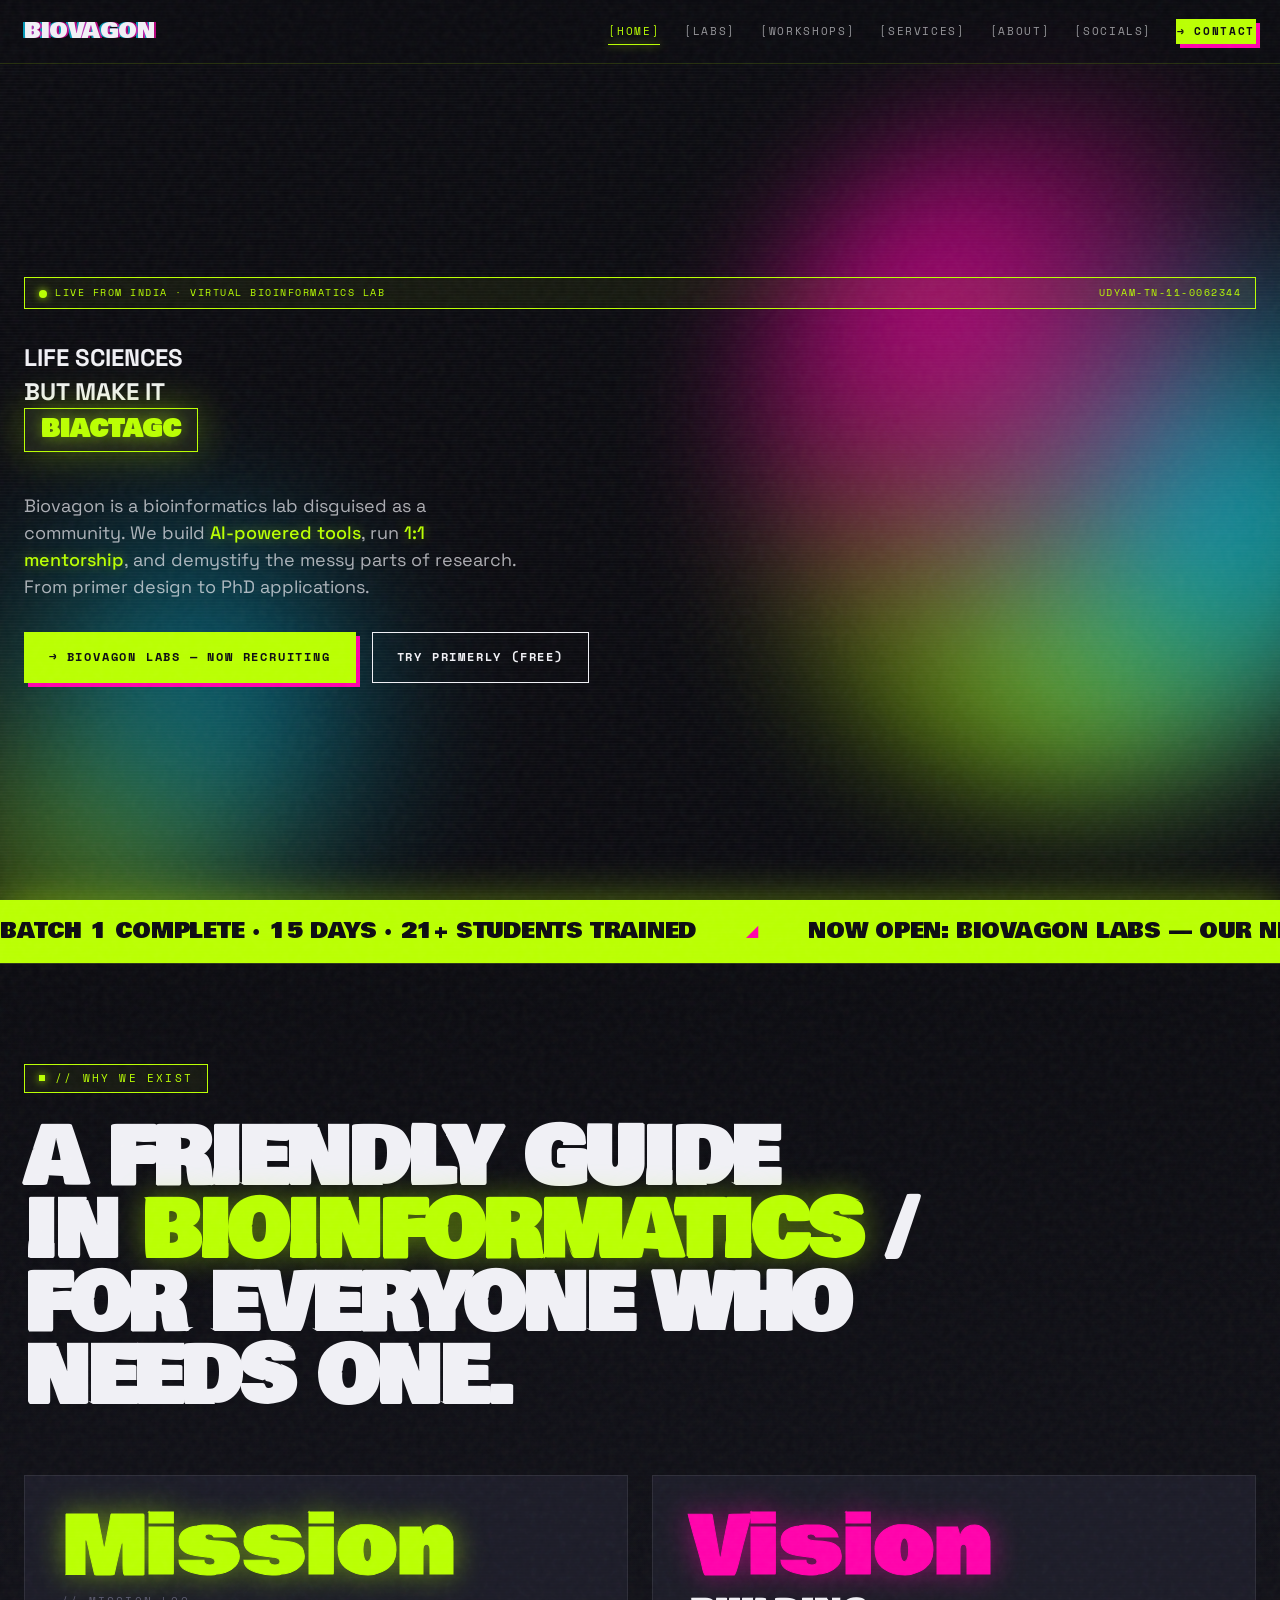
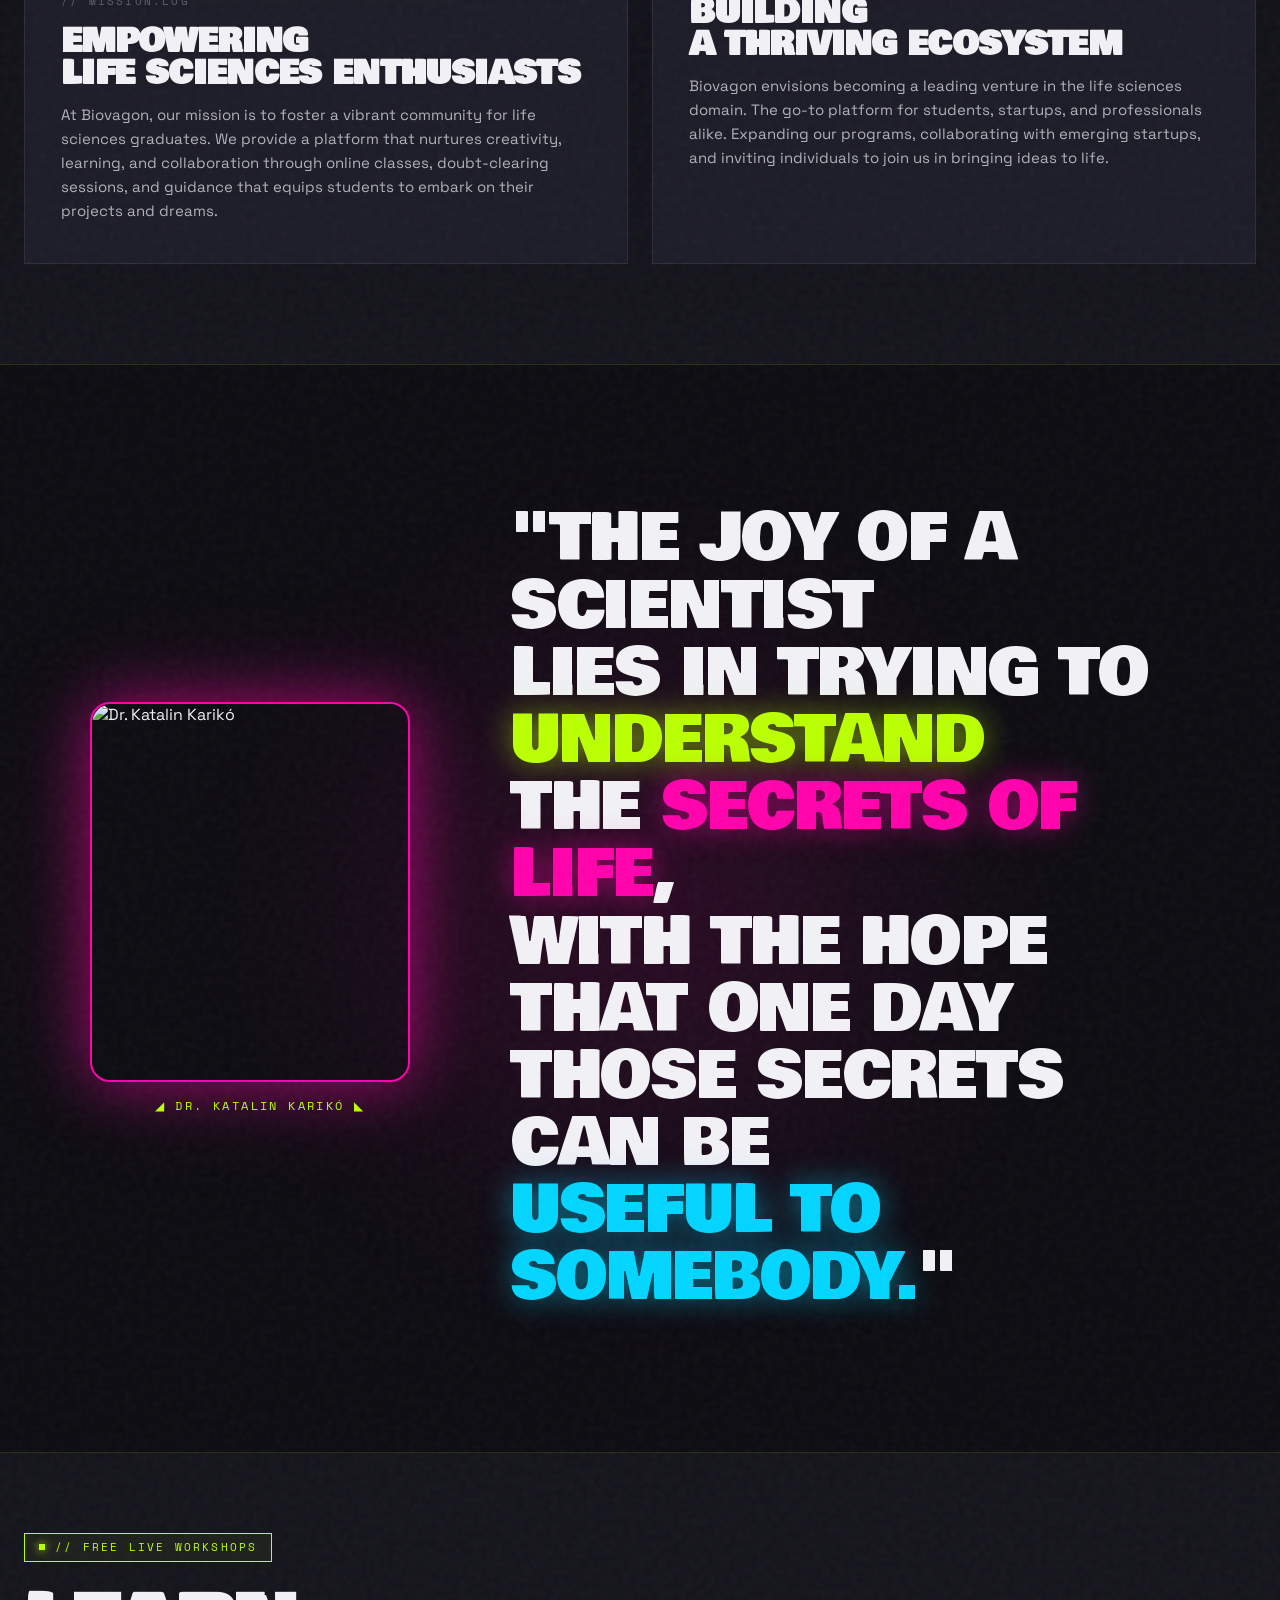
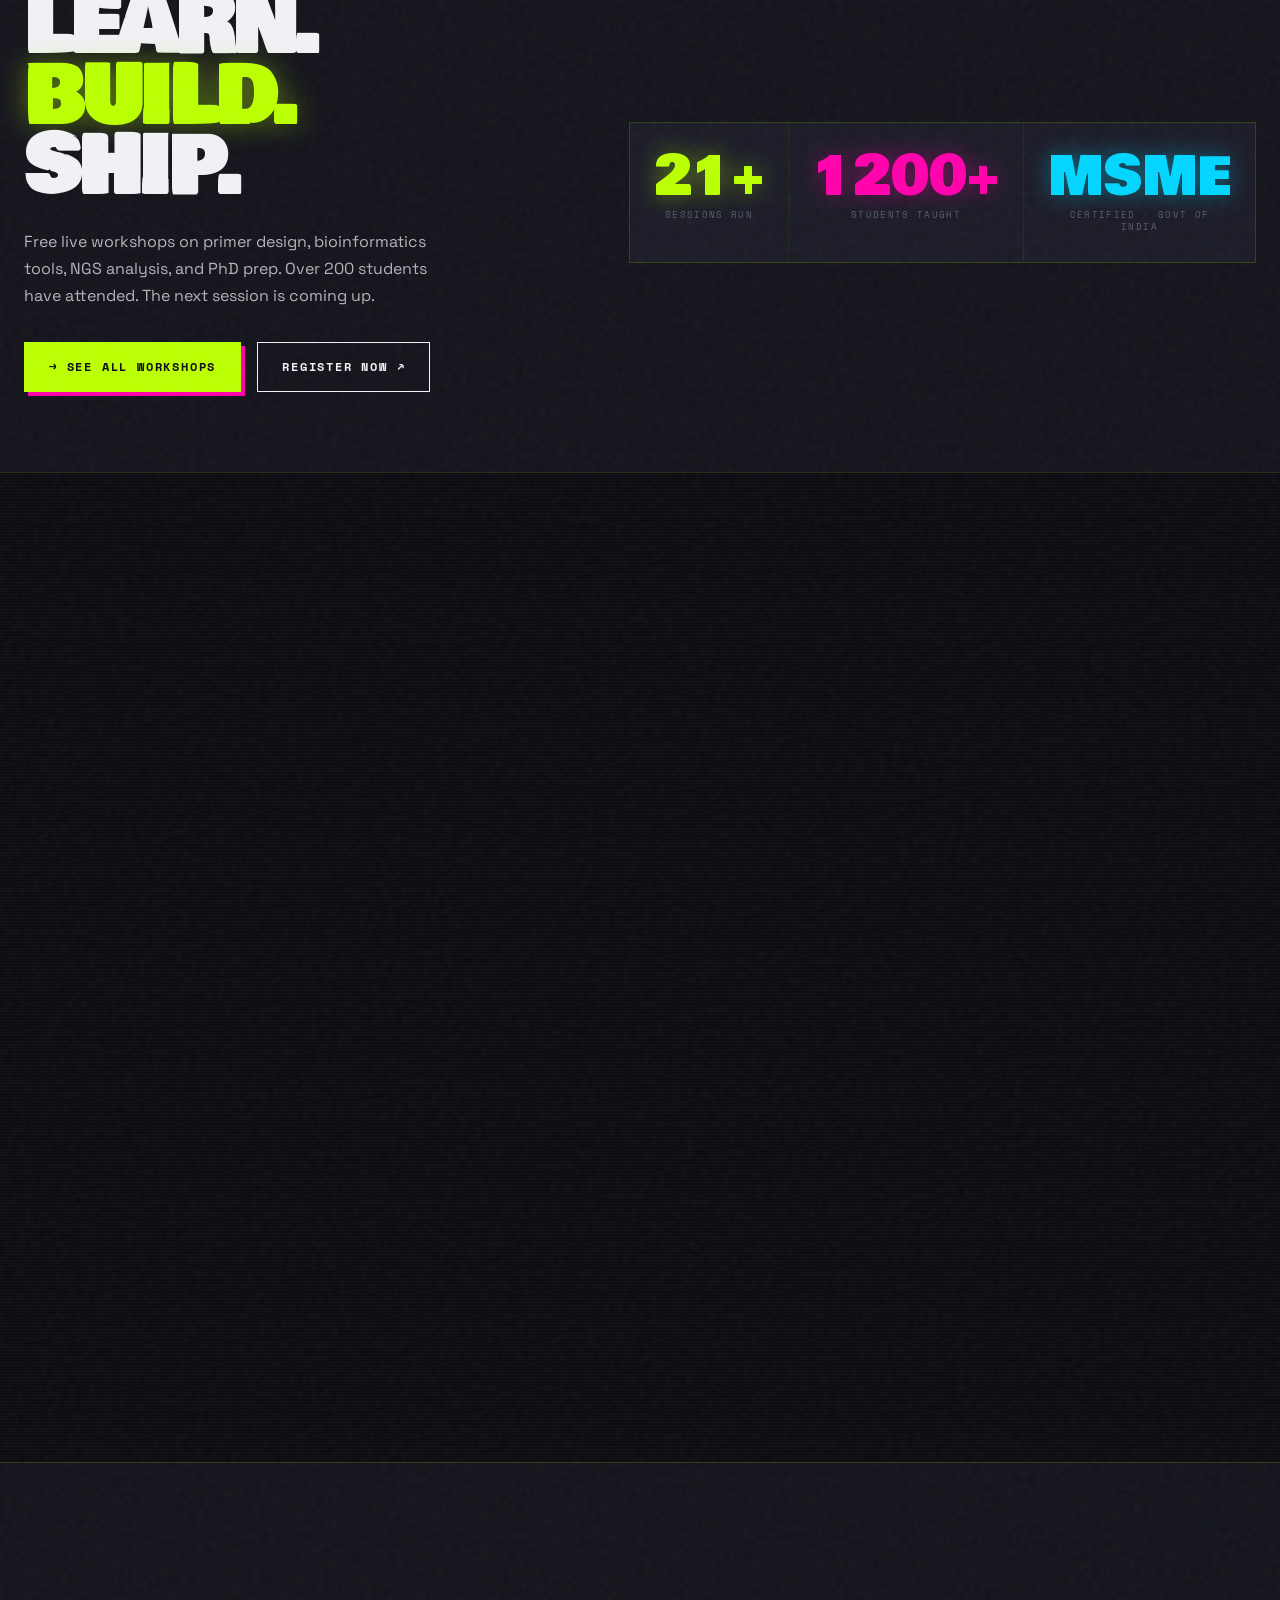
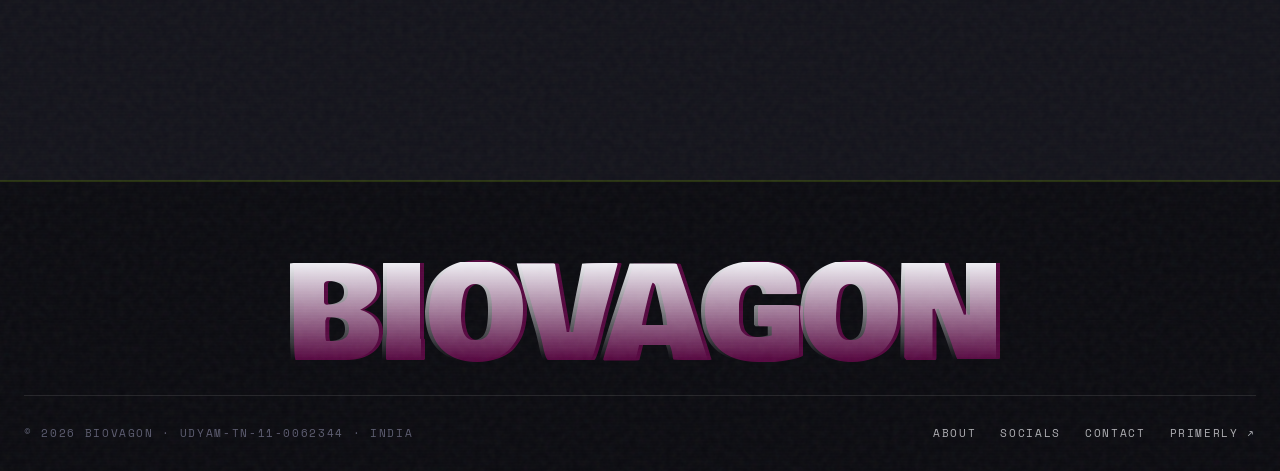
==== commit aae1f7f4: "Add files via upload" ====
--- a/index.html
+++ b/index.html
@@ -3,14 +3,14 @@
 <head>
 <meta charset="UTF-8" />
 
-  <meta name="description" content="Biovagon builds bioinformatics tools, runs workshops, and offers 1:1 mentorship for life sciences students and researchers. Based in Chennai." />
+  <meta name="description" content="Biovagon builds bioinformatics tools, runs workshops, and offers 1:1 mentorship for life sciences students and researchers. Based in India." />
   <meta property="og:title" content="Biovagon — Life Sciences, But Louder" />
-  <meta property="og:description" content="Biovagon builds bioinformatics tools, runs workshops, and offers 1:1 mentorship for life sciences students and researchers. Based in Chennai." />
+  <meta property="og:description" content="Biovagon builds bioinformatics tools, runs workshops, and offers 1:1 mentorship for life sciences students and researchers. Based in India." />
   <meta property="og:type" content="website" />
   <meta property="og:site_name" content="Biovagon" />
   <meta name="twitter:card" content="summary_large_image" />
   <meta name="twitter:title" content="Biovagon — Life Sciences, But Louder" />
-  <meta name="twitter:description" content="Biovagon builds bioinformatics tools, runs workshops, and offers 1:1 mentorship for life sciences students and researchers. Based in Chennai." />
+  <meta name="twitter:description" content="Biovagon builds bioinformatics tools, runs workshops, and offers 1:1 mentorship for life sciences students and researchers. Based in India." />
   <meta name="viewport" content="width=device-width, initial-scale=1.0" />
 <title>BIOVAGON // life sciences, but louder</title>
 <link rel="stylesheet" href="shared.css" />
@@ -1027,9 +1027,10 @@
   <a href="index.html" class="logo">BIOVAGON</a>
   <div class="nav-links" id="navLinks">
     <a href="index.html" class="active">[home]</a>
+    <a href="labs.html">[labs]</a>
+    <a href="workshops.html">[workshops]</a>
+    <div class="nav-dropdown"><a href="what-we-do.html">[services]</a><div class="nav-dropdown-menu"><a href="primerly.html">→ primerly</a></div></div>
     <a href="about.html">[about]</a>
-    <div class="nav-dropdown"><a href="what-we-do.html">[services]</a><div class="nav-dropdown-menu"><a href="primerly.html">→ primerly</a></div></div>
-    <a href="workshops.html">[workshops]</a>
     <a href="socials.html">[socials]</a>
     <a href="contact.html" class="nav-cta">→ contact</a>
   </div>
@@ -1043,7 +1044,7 @@
 
   <div class="hero-inner">
     <div class="status-bar">
-      <div><span class="dot"></span>LIVE FROM CHENNAI · BIOINFORMATICS LAB</div>
+      <div><span class="dot"></span>LIVE FROM INDIA · VIRTUAL BIOINFORMATICS LAB</div>
       <div>UDYAM-TN-11-0062344</div>
     </div>
 
@@ -1060,7 +1061,7 @@
     </div>
 
     <div class="hero-cta">
-      <a href="workshops.html" class="btn btn-acid">→ SUMMER INTERNSHIP '26 — ENROLLING</a>
+      <a href="labs.html" class="btn btn-acid">→ BIOVAGON LABS — NOW RECRUITING</a>
       <a href="primerly.html" class="btn">TRY PRIMERLY (FREE)</a>
     </div>
   </div>
@@ -1069,16 +1070,16 @@
 <!-- MARQUEE -->
 <div class="marquee">
   <div class="marquee-track">
-    <span>EMPOWERING LIFE SCIENCES ENTHUSIASTS</span>
-    <span>BUILDING A THRIVING ECOSYSTEM</span>
-    <span>PRIMER DESIGN, DEMYSTIFIED</span>
-    <span>1:1 MENTORSHIP THAT WORKS</span>
-    <span>BENCH TO BIOINFORMATICS</span>
-    <span>EMPOWERING LIFE SCIENCES ENTHUSIASTS</span>
-    <span>BUILDING A THRIVING ECOSYSTEM</span>
-    <span>PRIMER DESIGN, DEMYSTIFIED</span>
-    <span>1:1 MENTORSHIP THAT WORKS</span>
-    <span>BENCH TO BIOINFORMATICS</span>
+    <span>BATCH 1 COMPLETE · 15 DAYS · 21+ STUDENTS TRAINED</span>
+    <span>NOW OPEN: BIOVAGON LABS — OUR NEW RESEARCH DIVISION</span>
+    <span>UPCOMING: AI-POWERED MOLECULAR DOCKING WEBINAR</span>
+    <span>RECRUITING OUR FOUNDING TEAM AT BIOVAGON LABS</span>
+    <span>SEE WHAT STUDENTS SAID ABOUT THE INTERNSHIP</span>
+    <span>BATCH 1 COMPLETE · 15 DAYS · 21+ STUDENTS TRAINED</span>
+    <span>NOW OPEN: BIOVAGON LABS — OUR NEW RESEARCH DIVISION</span>
+    <span>UPCOMING: AI-POWERED MOLECULAR DOCKING WEBINAR</span>
+    <span>RECRUITING OUR FOUNDING TEAM AT BIOVAGON LABS</span>
+    <span>SEE WHAT STUDENTS SAID ABOUT THE INTERNSHIP</span>
   </div>
 </div>
 
@@ -1161,7 +1162,7 @@
           <div style="font-family:'Space Mono',monospace; font-size:9px; text-transform:uppercase; letter-spacing:0.15em; color:var(--grey);">Sessions run</div>
         </div>
         <div style="background:var(--void-3); padding:28px 24px; text-align:center;">
-          <div style="font-family:'Bowlby One',sans-serif; font-size:52px; color:var(--magenta); text-shadow:0 0 25px rgba(255,0,170,0.4); line-height:1; margin-bottom:6px;" data-count="1000" data-suffix="+">1000+</div>
+          <div style="font-family:'Bowlby One',sans-serif; font-size:52px; color:var(--magenta); text-shadow:0 0 25px rgba(255,0,170,0.4); line-height:1; margin-bottom:6px;" data-count="1200" data-suffix="+">1000+</div>
           <div style="font-family:'Space Mono',monospace; font-size:9px; text-transform:uppercase; letter-spacing:0.15em; color:var(--grey);">Students taught</div>
         </div>
         <div style="background:var(--void-3); padding:28px 24px; text-align:center;">
@@ -1247,7 +1248,7 @@
 <footer>
   <div class="footer-mega">BIOVAGON</div>
   <div class="footer-bottom">
-    <div>© 2026 BIOVAGON · UDYAM-TN-11-0062344 · CHENNAI</div>
+    <div>© 2026 BIOVAGON · UDYAM-TN-11-0062344 · INDIA</div>
     <div class="links">
       <a href="about.html">about</a>
       <a href="socials.html">socials</a>
